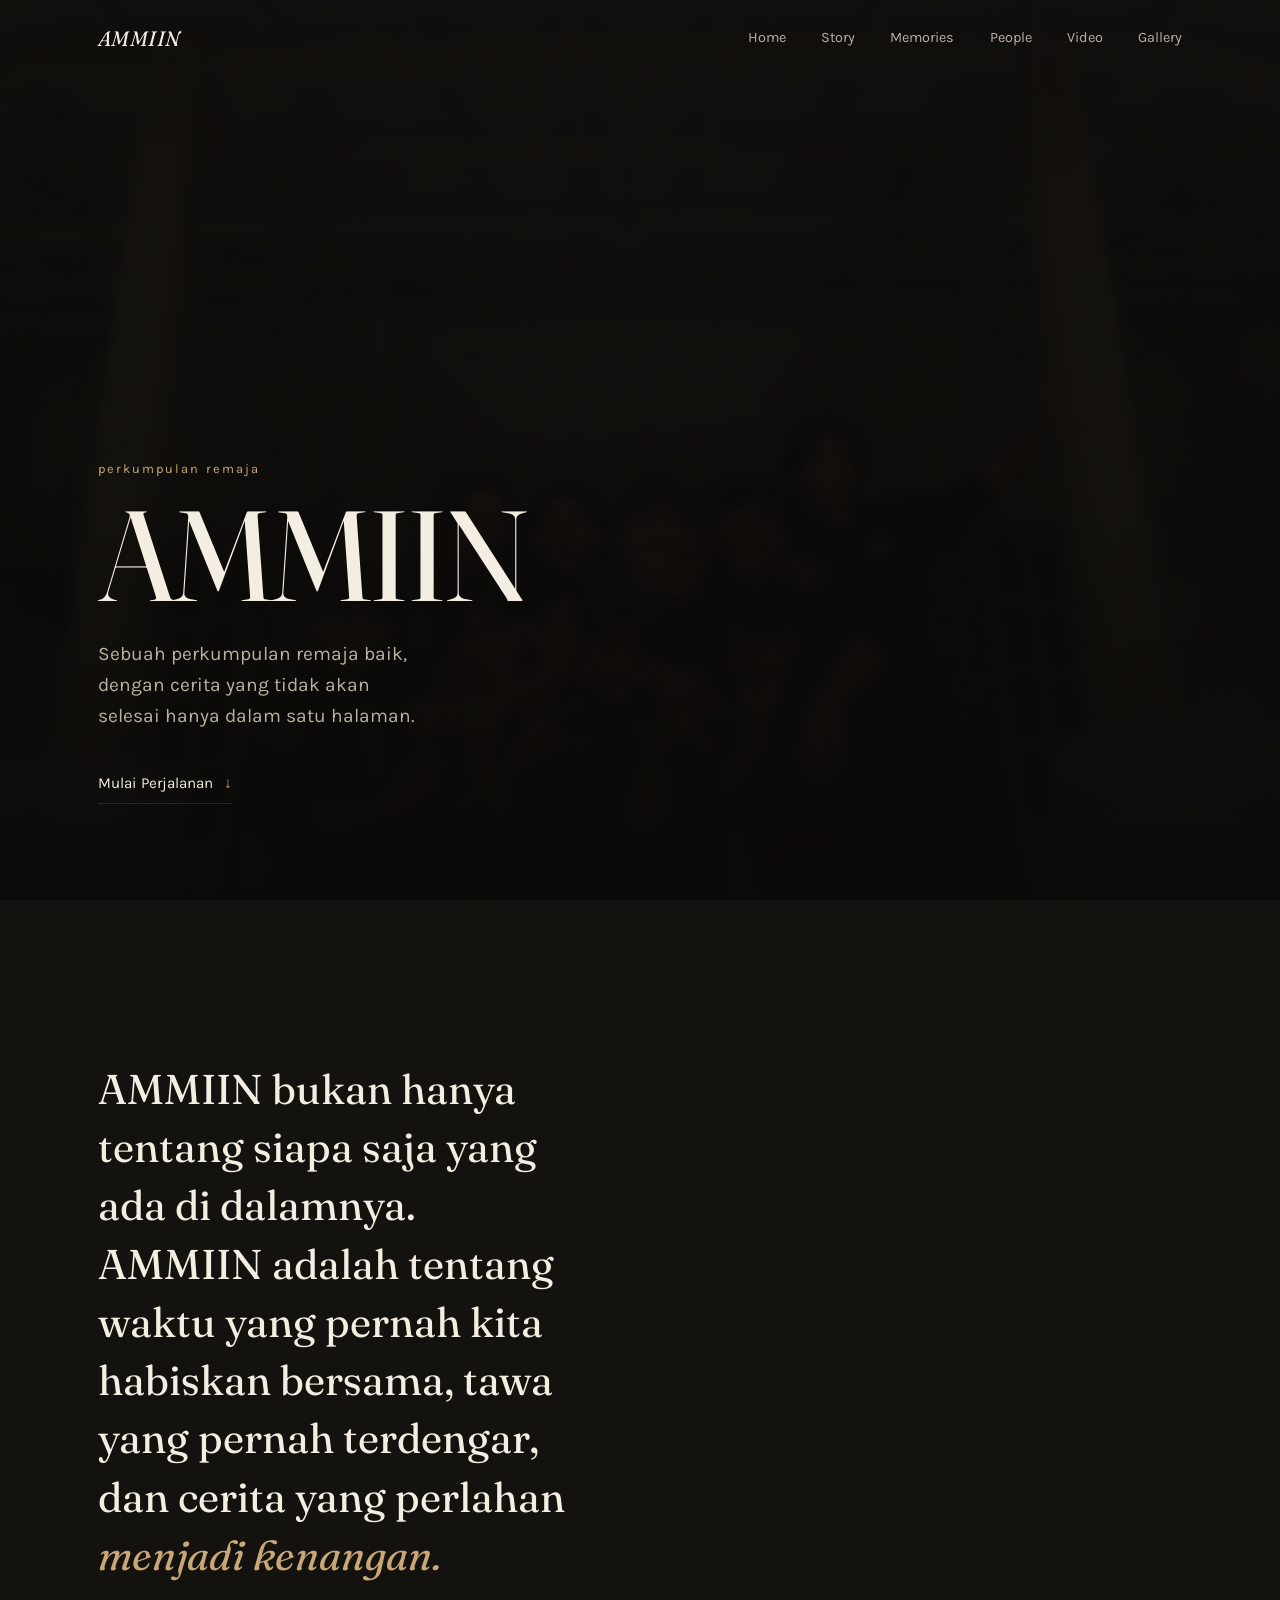
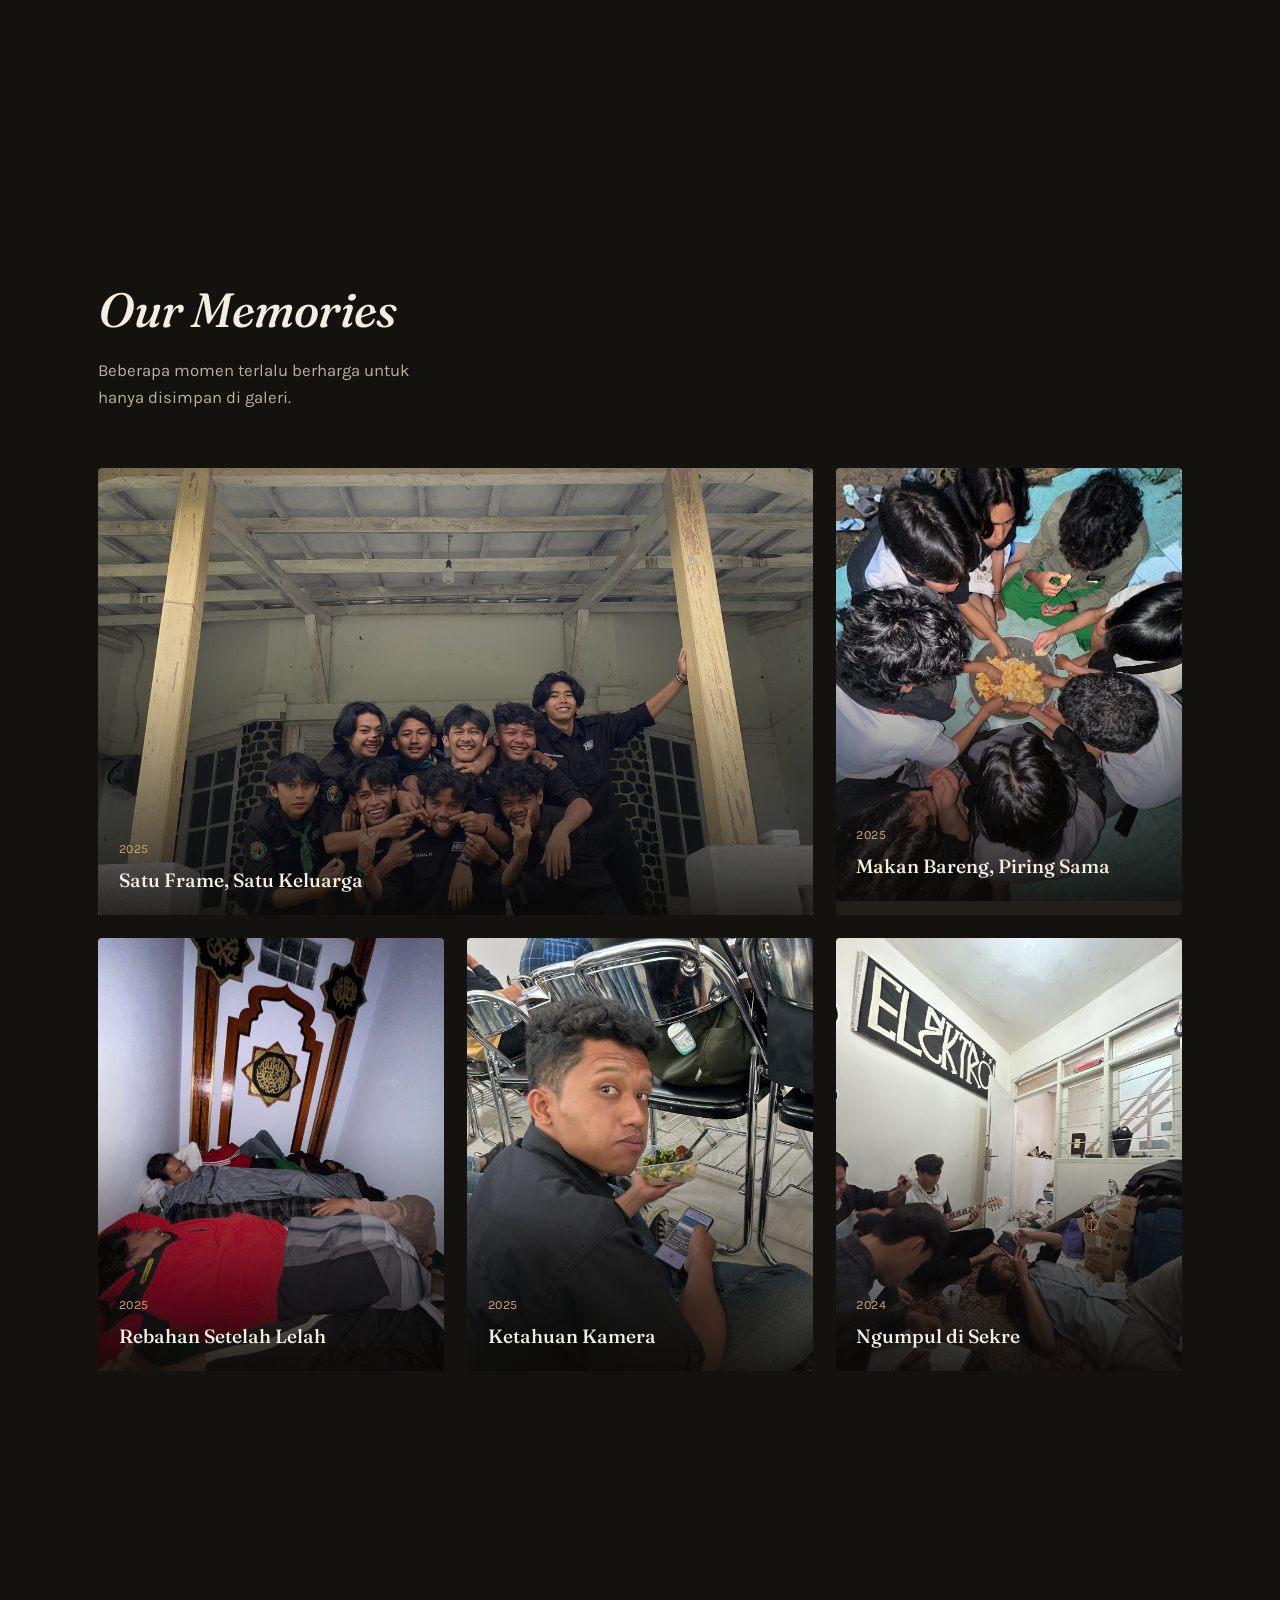
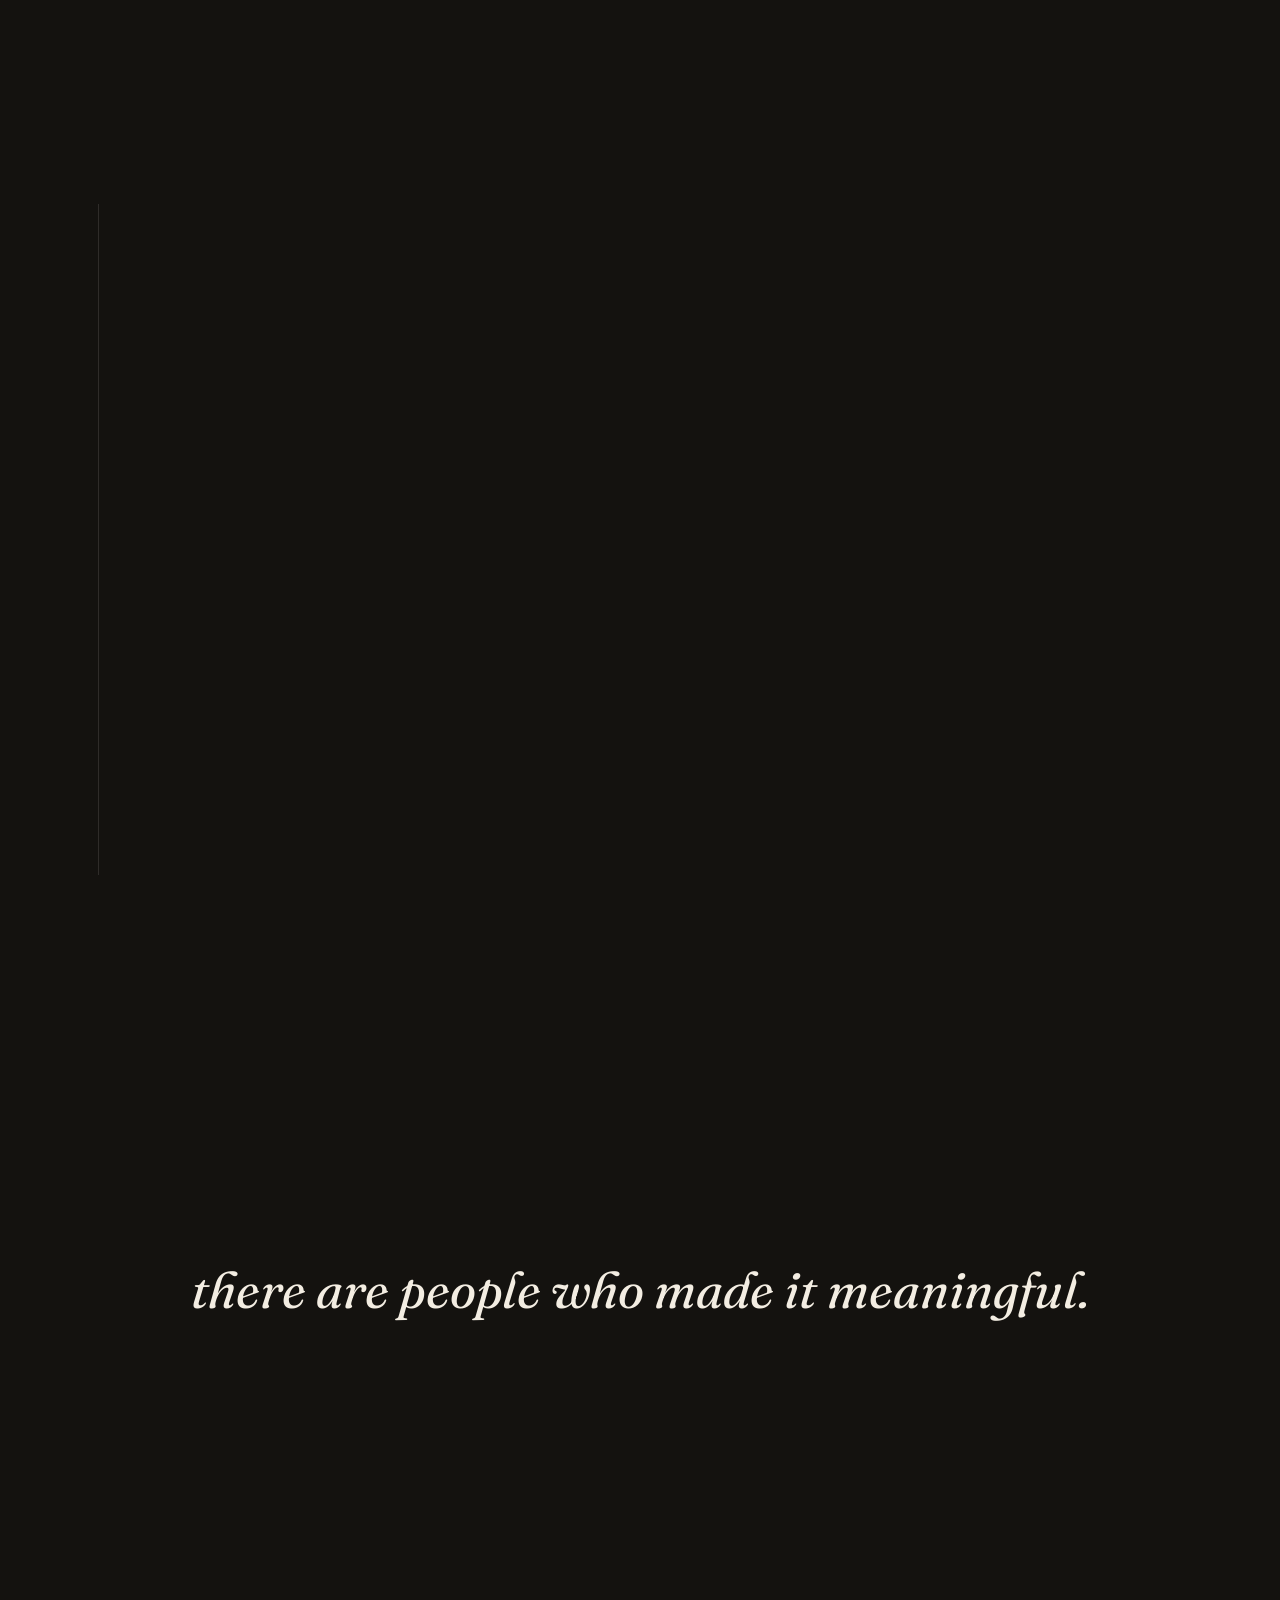
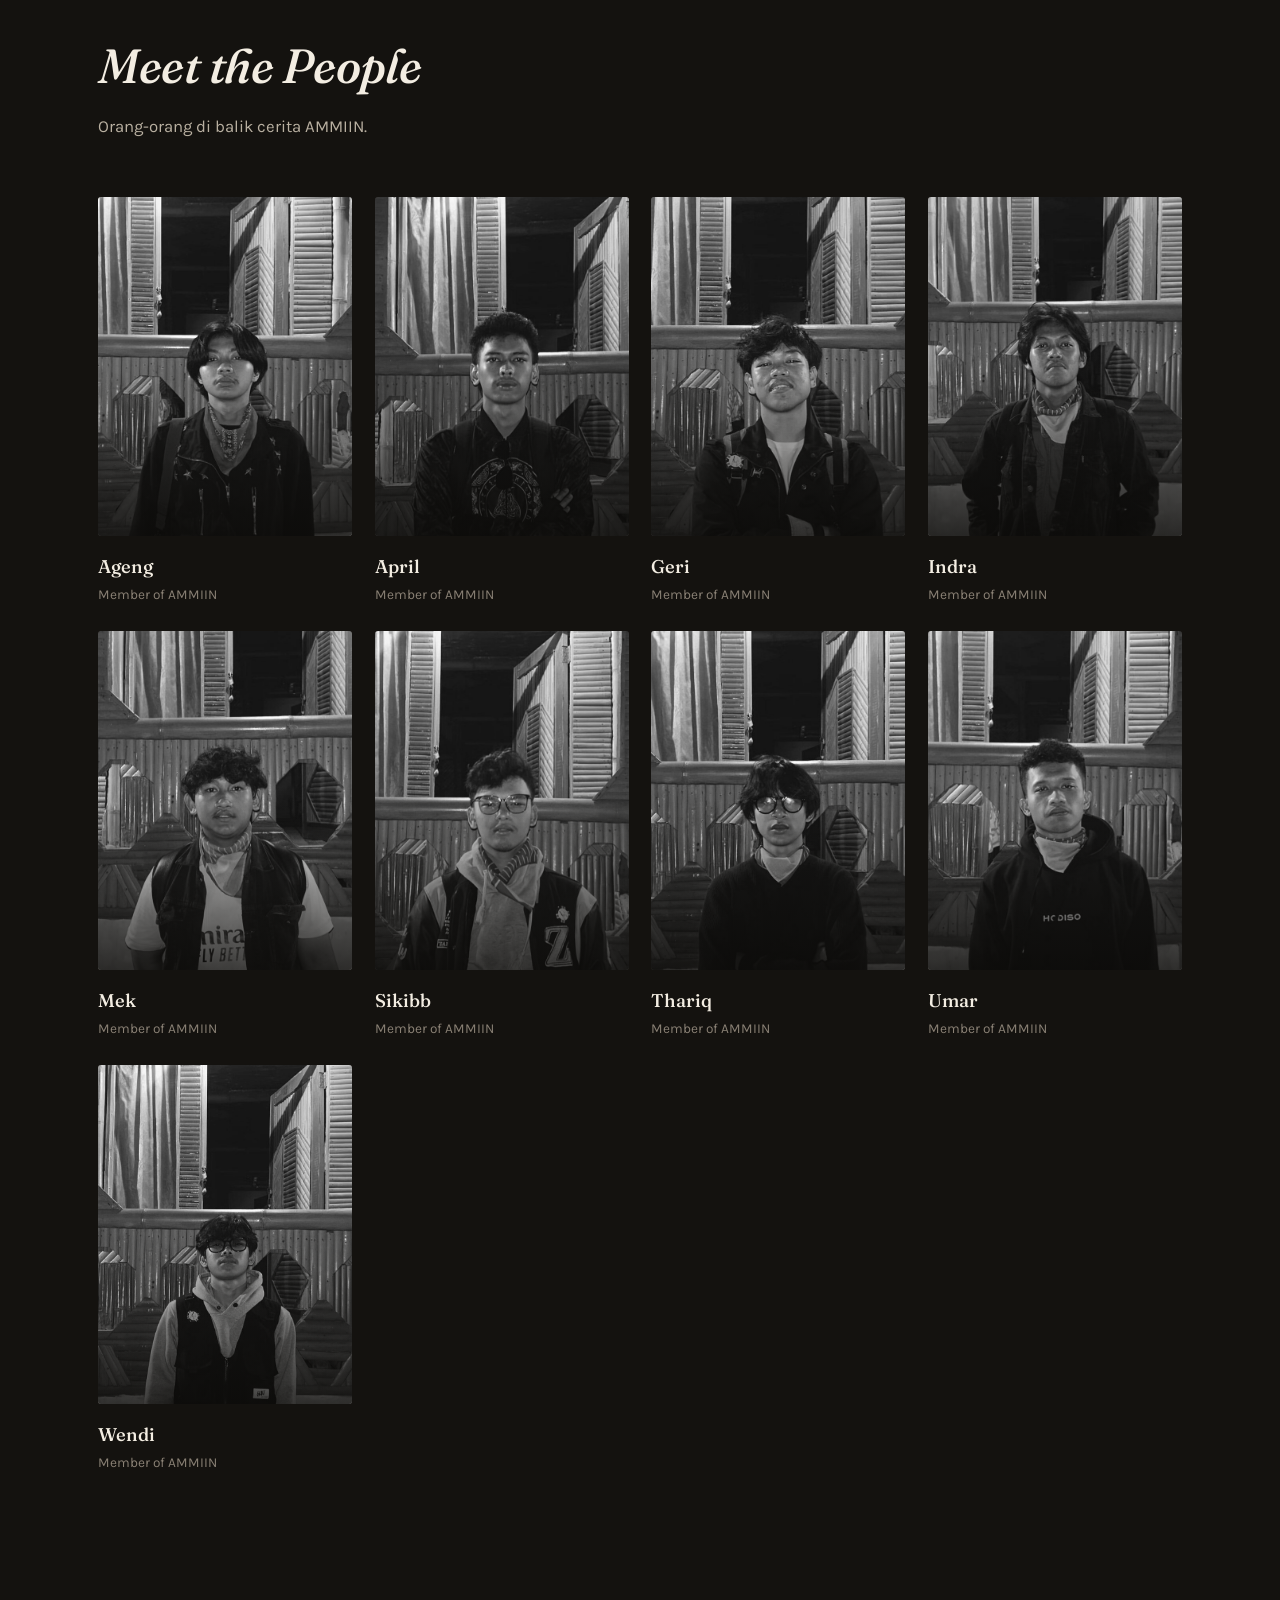
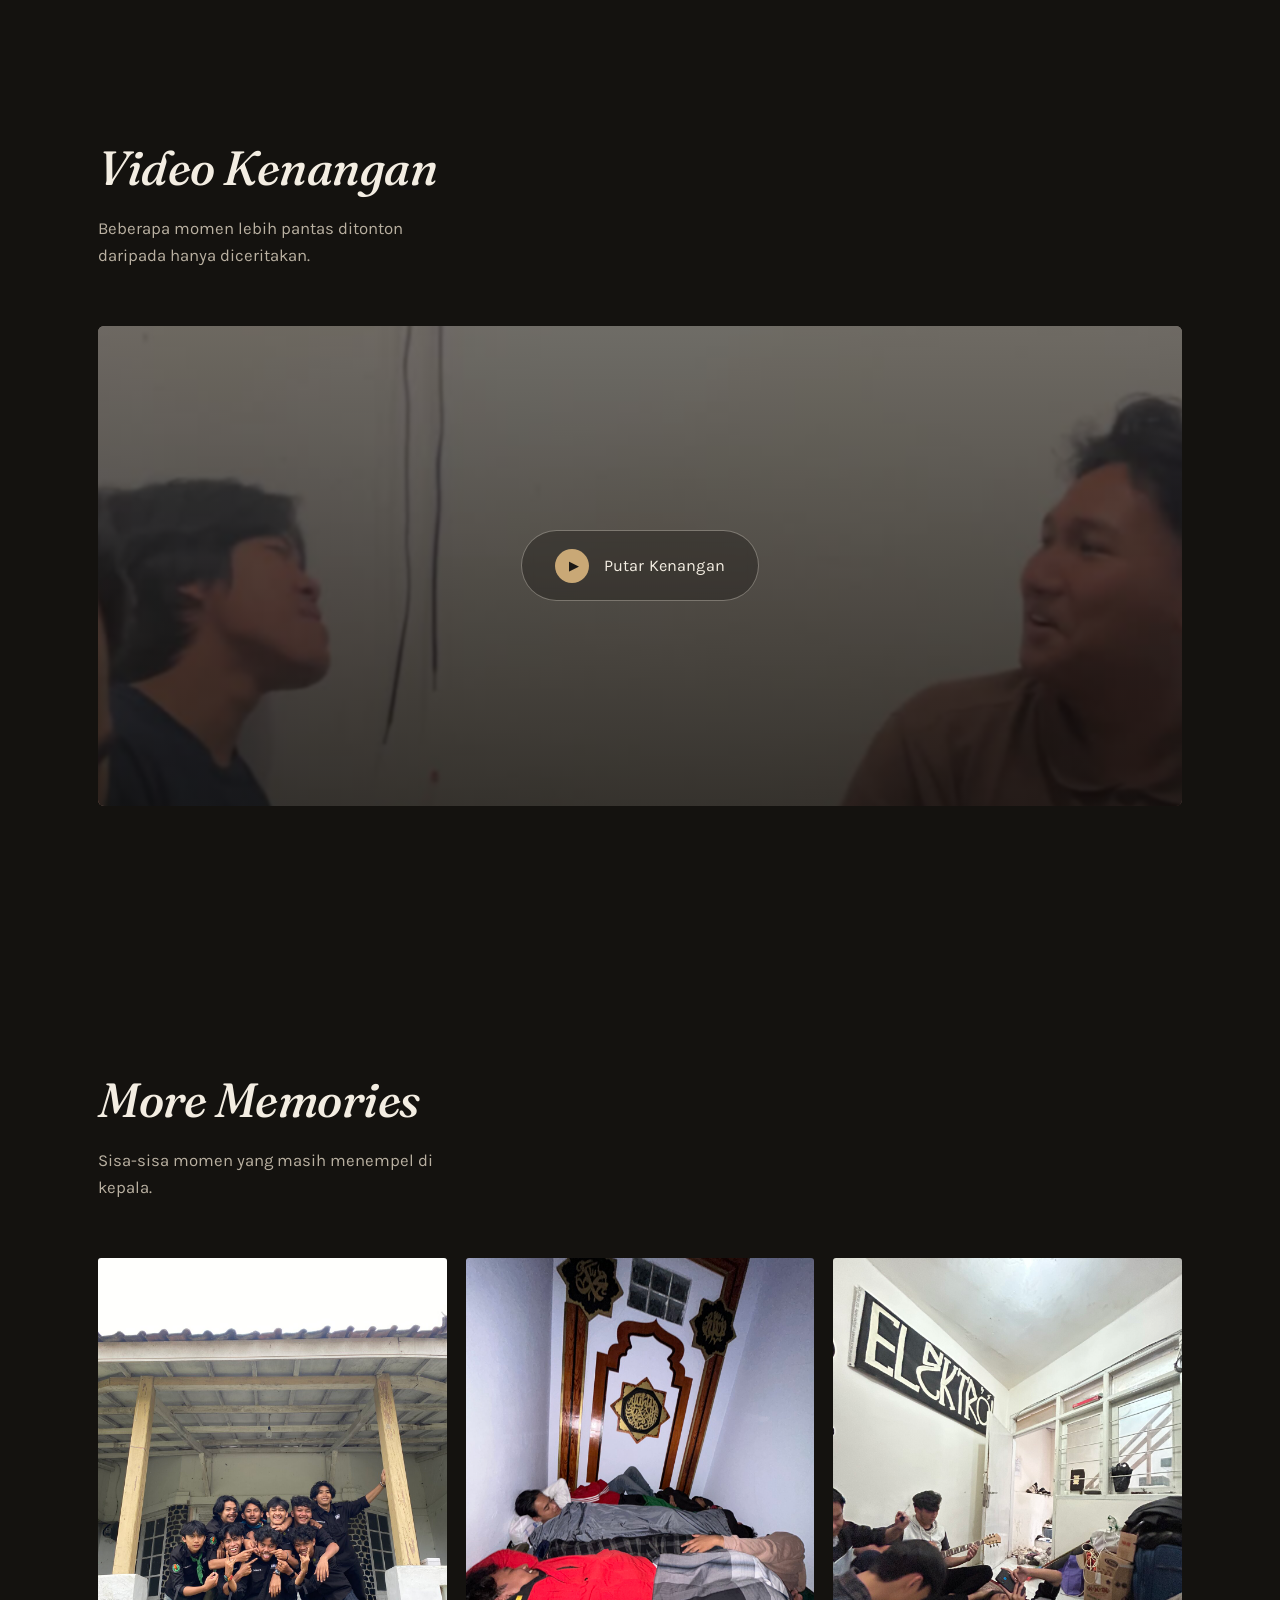
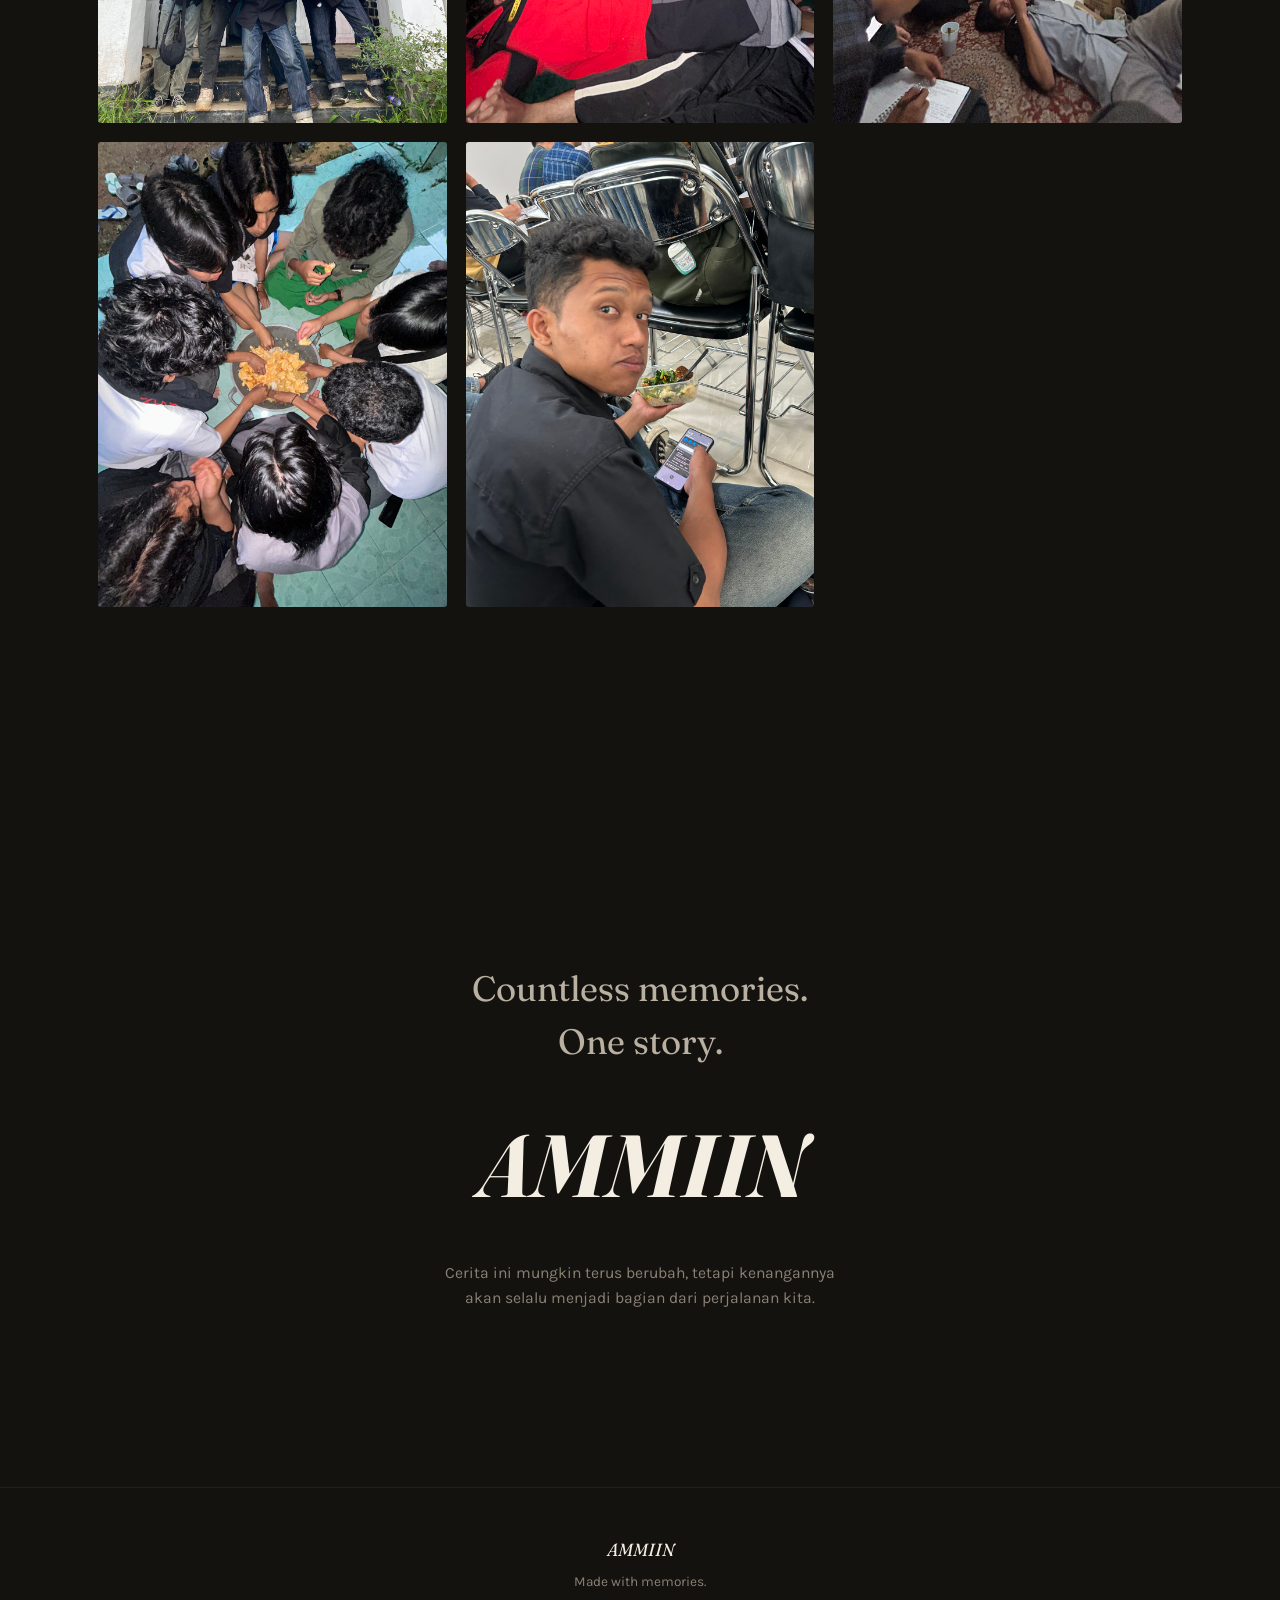
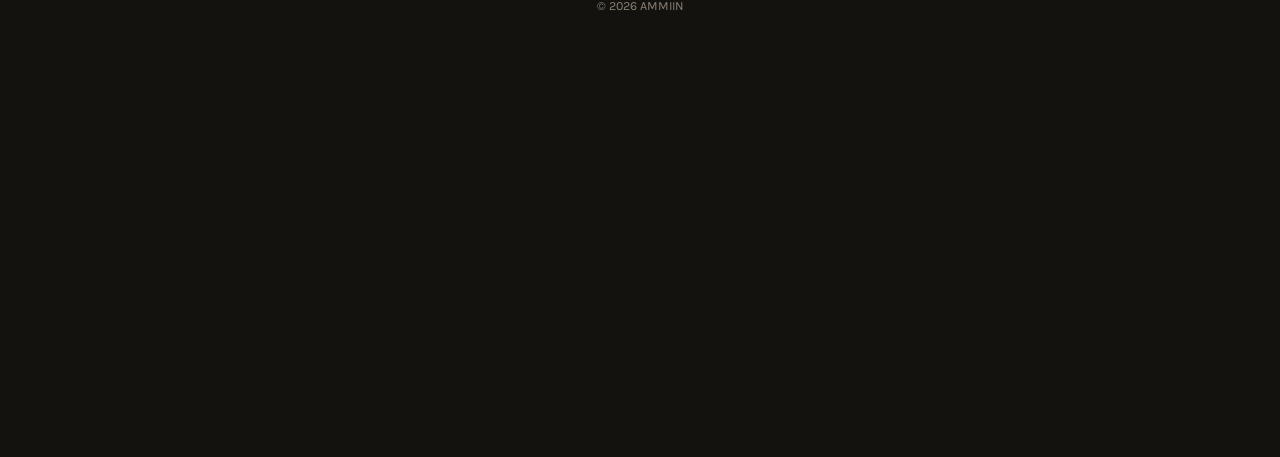
==== index.html @ cddf0a0e "Add AMMIIN website" ====
<!DOCTYPE html>
<html lang="id">
<head>
<meta charset="UTF-8" />
<meta name="viewport" content="width=device-width, initial-scale=1.0" />
<title>AMMIIN — Sebuah Perjalanan Kenangan</title>
<meta name="description" content="AMMIIN adalah sebuah perkumpulan remaja dengan cerita, kebersamaan, dan kenangan yang tidak pernah selesai." />
<link rel="icon" type="image/png" href="favicon.png" />

<link rel="preconnect" href="https://fonts.googleapis.com">
<link rel="preconnect" href="https://fonts.gstatic.com" crossorigin>
<link href="https://fonts.googleapis.com/css2?family=Fraunces:ital,opsz,wght@0,9..144,300;0,9..144,400;0,9..144,500;0,9..144,600;1,9..144,400;1,9..144,500&family=Karla:wght@300;400;500;600&display=swap" rel="stylesheet">

<link rel="stylesheet" href="css/style.css" />
</head>
<body>

<div class="grain-overlay" aria-hidden="true"></div>

<!-- ======= NAVIGATION ======= -->
<header class="site-nav" id="siteNav">
  <div class="nav-inner">
    <a href="#hero" class="nav-brand">AMMIIN</a>

    <nav class="nav-links" id="navLinks">
      <a href="#hero" class="nav-link">Home</a>
      <a href="#story" class="nav-link">Story</a>
      <a href="#memories" class="nav-link">Memories</a>
      <a href="#people" class="nav-link">People</a>
      <a href="#videos" class="nav-link">Video</a>
      <a href="#gallery" class="nav-link">Gallery</a>
    </nav>

    <button class="nav-toggle" id="navToggle" aria-label="Buka menu" aria-expanded="false">
      <span></span>
      <span></span>
      <span></span>
    </button>
  </div>
</header>

<main>

  <!-- ======= 1. HERO ======= -->
  <section class="hero" id="hero">
    <div class="hero-media">
      <img src="images/hero.jpg" alt="" class="hero-img" />
      <div class="hero-overlay"></div>
    </div>

    <div class="hero-content reveal-on-load">
      <p class="hero-kicker">Perkumpulan Remaja</p>
      <h1 class="hero-title">AMMIIN</h1>
      <p class="hero-subtitle">Sebuah perkumpulan remaja baik, dengan cerita yang tidak akan selesai hanya dalam satu halaman.</p>
      <a href="#intro" class="hero-cta" id="heroCta">
        <span>Mulai Perjalanan</span>
        <span class="hero-cta-arrow">↓</span>
      </a>
    </div>
  </section>

  <!-- ======= 2. INTRODUCTION ======= -->
  <section class="intro" id="intro">
    <div class="container">
      <p class="intro-text scroll-reveal">
        AMMIIN bukan hanya tentang siapa saja yang ada di dalamnya.
        AMMIIN adalah tentang waktu yang pernah kita habiskan bersama,
        tawa yang pernah terdengar, dan cerita yang perlahan
        <em>menjadi kenangan.</em>
      </p>
    </div>
  </section>

  <!-- ======= 3. MEMORIES ======= -->
  <section class="memories" id="memories">
    <div class="container">
      <div class="section-head scroll-reveal">
        <h2 class="section-title">Our Memories</h2>
        <p class="section-subtitle">Beberapa momen terlalu berharga untuk hanya disimpan di galeri.</p>
      </div>

      <div class="memory-grid" id="memoryGrid">
        <!-- Memory cards digenerate lewat JavaScript -->
      </div>
    </div>
  </section>

  <!-- ======= 4. STORY / TIMELINE ======= -->
  <section class="story" id="story">
    <div class="container">
      <div class="section-head scroll-reveal">
        <h2 class="section-title">The Story So Far</h2>
        <p class="section-subtitle">Perjalanan AMMIIN dari waktu ke waktu.</p>
      </div>

      <div class="timeline" id="timeline">
        <div class="timeline-line" aria-hidden="true"></div>

        <div class="timeline-item scroll-reveal">
          <span class="timeline-year">2023</span>
          <h3 class="timeline-title">Where It Started</h3>
          <p class="timeline-text">Sebuah kelompok kecil yang bertemu tanpa rencana besar, hanya ingin menghabiskan waktu bersama.</p>
        </div>

        <div class="timeline-item scroll-reveal">
          <span class="timeline-year">2024</span>
          <h3 class="timeline-title">More Stories</h3>
          <p class="timeline-text">Lebih banyak wajah, lebih banyak cerita, dan lebih banyak alasan untuk terus berkumpul.</p>
        </div>

        <div class="timeline-item scroll-reveal">
          <span class="timeline-year">2025</span>
          <h3 class="timeline-title">Growing Together</h3>
          <p class="timeline-text">Kami tumbuh, berubah, dan belajar — tetapi kebersamaan ini tetap menjadi rumah.</p>
        </div>

        <div class="timeline-item scroll-reveal">
          <span class="timeline-year">2026</span>
          <h3 class="timeline-title">Still Here</h3>
          <p class="timeline-text">Cerita ini masih berjalan, dan kami masih di sini, bersama.</p>
        </div>
      </div>
    </div>
  </section>

  <!-- ======= 5. TRANSITION ======= -->
  <section class="transition-section" id="transition">
    <div class="container">
      <p class="transition-line scroll-reveal">And behind every memory...</p>
      <p class="transition-line transition-line--emphasis scroll-reveal">there are people who made it meaningful.</p>
    </div>
  </section>

  <!-- ======= 6. PEOPLE ======= -->
  <section class="people" id="people">
    <div class="container">
      <div class="section-head scroll-reveal">
        <h2 class="section-title">Meet the People</h2>
        <p class="section-subtitle">Orang-orang di balik cerita AMMIIN.</p>
      </div>

      <div class="member-grid" id="memberGrid">
        <!-- Member cards digenerate lewat JavaScript -->
      </div>
    </div>
  </section>

  <!-- ======= 7. VIDEO KENANGAN ======= -->
  <section class="video-memories" id="videos">
    <div class="container">
      <div class="section-head scroll-reveal">
        <h2 class="section-title">Video Kenangan</h2>
        <p class="section-subtitle">Beberapa momen lebih pantas ditonton daripada hanya diceritakan.</p>
      </div>

      <div class="video-gate scroll-reveal" id="videoGate">
        <img src="images/vidio2-poster.jpg" alt="" class="video-gate-bg" />
        <div class="video-gate-scrim"></div>
        <button class="video-gate-btn" id="videoGateBtn">
          <span class="video-gate-icon">▶</span>
          <span>Putar Kenangan</span>
        </button>
      </div>

      <div class="video-grid" id="videoGrid"></div>
    </div>
  </section>

  <!-- ======= 8. GALLERY ======= -->
  <section class="gallery" id="gallery">
    <div class="container">
      <div class="section-head scroll-reveal">
        <h2 class="section-title">More Memories</h2>
        <p class="section-subtitle">Sisa-sisa momen yang masih menempel di kepala.</p>
      </div>

      <div class="gallery-grid" id="galleryGrid">
        <!-- Gallery images digenerate lewat JavaScript -->
      </div>
    </div>
  </section>

  <!-- ======= 9. CLOSING ======= -->
  <section class="closing" id="closing">
    <div class="container">
      <p class="closing-line scroll-reveal">One group.</p>
      <p class="closing-line scroll-reveal">Countless memories.</p>
      <p class="closing-line scroll-reveal">One story.</p>
      <h2 class="closing-brand scroll-reveal">AMMIIN</h2>
      <p class="closing-note scroll-reveal">Cerita ini mungkin terus berubah, tetapi kenangannya akan selalu menjadi bagian dari perjalanan kita.</p>
    </div>
  </section>

</main>

<!-- ======= 10. FOOTER ======= -->
<footer class="site-footer">
  <div class="container footer-inner">
    <p class="footer-brand">AMMIIN</p>
    <p class="footer-tagline">Made with memories.</p>
    <p class="footer-year">© <span id="footerYear">2026</span> AMMIIN</p>
  </div>
</footer>

<!-- ======= MODAL: MEMORY / GALLERY LIGHTBOX ======= -->
<div class="lightbox" id="lightbox" aria-hidden="true">
  <div class="lightbox-backdrop" id="lightboxBackdrop"></div>
  <div class="lightbox-content">
    <button class="modal-close" id="lightboxClose" aria-label="Tutup">&times;</button>
    <img src="" alt="" class="lightbox-img" id="lightboxImg" />
    <div class="lightbox-caption" id="lightboxCaption">
      <p class="lightbox-date" id="lightboxDate"></p>
      <h3 class="lightbox-title" id="lightboxTitle"></h3>
      <p class="lightbox-story" id="lightboxStory"></p>
    </div>
  </div>
</div>

<!-- ======= MODAL: MEMBER DETAIL ======= -->
<div class="member-modal" id="memberModal" aria-hidden="true">
  <div class="lightbox-backdrop" id="memberModalBackdrop"></div>
  <div class="member-modal-content">
    <button class="modal-close" id="memberModalClose" aria-label="Tutup">&times;</button>
    <div class="member-modal-media">
      <img src="" alt="" class="member-modal-img" id="memberModalImg" />
    </div>
    <div class="member-modal-info">
      <p class="member-modal-role" id="memberModalRole"></p>
      <h3 class="member-modal-name" id="memberModalName"></h3>
      <p class="member-modal-quote" id="memberModalQuote"></p>
      <p class="member-modal-desc" id="memberModalDesc"></p>
    </div>
  </div>
</div>

<!-- ======= MODAL: VIDEO PLAYER ======= -->
<div class="video-modal" id="videoModal" aria-hidden="true">
  <div class="lightbox-backdrop" id="videoModalBackdrop"></div>
  <div class="video-modal-content">
    <button class="modal-close" id="videoModalClose" aria-label="Tutup">&times;</button>
    <div class="video-modal-player">
      <video id="videoModalPlayer" controls playsinline webkit-playsinline preload="metadata">
        <source id="videoModalSource" src="" type="video/mp4" />
      </video>
    </div>
    <div class="video-modal-caption">
      <p class="video-modal-date" id="videoModalDate"></p>
      <h3 class="video-modal-title" id="videoModalTitle"></h3>
      <p class="video-modal-story" id="videoModalStory"></p>
      <p class="video-modal-fallback" id="videoModalFallback" hidden>
        Video tidak bisa diputar langsung di sini.
        <a id="videoModalFallbackLink" href="#" target="_blank" rel="noopener">Buka video di tab baru</a>.
      </p>
    </div>
  </div>
</div>

<script src="js/script.js"></script>
</body>
</html>
---- css/style.css ----
/* =========================================================
   AMMIIN — Digital Memory Book
   Design tokens
   ========================================================= */
:root {
  --color-bg:        #14120F;
  --color-bg-soft:   #1B1815;
  --color-bg-lift:   #221E19;
  --color-ink:       #F3EDE2;
  --color-ink-dim:   #B9B0A1;
  --color-ink-faint: #8A8175;
  --color-accent:    #C9A876;
  --color-accent-dim:#8C7452;
  --color-line:      rgba(243, 237, 226, 0.12);
  --color-line-soft: rgba(243, 237, 226, 0.06);

  --font-display: "Fraunces", Georgia, "Times New Roman", serif;
  --font-body:    "Karla", -apple-system, BlinkMacSystemFont, "Segoe UI", sans-serif;

  --measure: 640px;
  --gutter: clamp(1.25rem, 4vw, 3rem);

  --ease-out: cubic-bezier(0.16, 1, 0.3, 1);
  --dur-fast: 0.35s;
  --dur-med: 0.7s;
  --dur-slow: 1.1s;
}

/* =========================================================
   Reset
   ========================================================= */
*, *::before, *::after { box-sizing: border-box; }
html { scroll-behavior: smooth; }
@media (prefers-reduced-motion: reduce) {
  html { scroll-behavior: auto; }
  * { animation-duration: 0.01ms !important; animation-iteration-count: 1 !important; transition-duration: 0.01ms !important; }
}

body, h1, h2, h3, p, figure { margin: 0; }
img { max-width: 100%; display: block; }
a { color: inherit; text-decoration: none; }
button { font: inherit; color: inherit; background: none; border: none; cursor: pointer; }
ul { list-style: none; margin: 0; padding: 0; }

body {
  background: var(--color-bg);
  color: var(--color-ink);
  font-family: var(--font-body);
  font-size: 16px;
  line-height: 1.6;
  overflow-x: hidden;
  -webkit-font-smoothing: antialiased;
}

.container {
  max-width: 1180px;
  margin: 0 auto;
  padding: 0 var(--gutter);
}

/* subtle film-grain texture over the whole page */
.grain-overlay {
  position: fixed;
  inset: 0;
  pointer-events: none;
  z-index: 500;
  opacity: 0.035;
  mix-blend-mode: overlay;
  background-image: url("data:image/svg+xml,%3Csvg xmlns='http://www.w3.org/2000/svg' width='120' height='120'%3E%3Cfilter id='n'%3E%3CfeTurbulence type='fractalNoise' baseFrequency='0.9' numOctaves='2' stitchTiles='stitch'/%3E%3C/filter%3E%3Crect width='100%25' height='100%25' filter='url(%23n)'/%3E%3C/svg%3E");
}

:focus-visible {
  outline: 2px solid var(--color-accent);
  outline-offset: 3px;
}

/* =========================================================
   Typography helpers
   ========================================================= */
.section-head { max-width: var(--measure); margin: 0 0 3.5rem; }
.section-title {
  font-family: var(--font-display);
  font-weight: 500;
  font-style: italic;
  font-size: clamp(2rem, 4.5vw, 3rem);
  letter-spacing: -0.01em;
  color: var(--color-ink);
  margin-bottom: 0.6rem;
}
.section-subtitle {
  font-size: 1.05rem;
  color: var(--color-ink-dim);
  max-width: 34ch;
}

section { position: relative; padding: clamp(5rem, 10vw, 9rem) 0; }

/* =========================================================
   Scroll reveal (JS toggles .is-visible)
   ========================================================= */
.scroll-reveal {
  opacity: 0;
  transform: translateY(28px);
  transition: opacity var(--dur-slow) var(--ease-out), transform var(--dur-slow) var(--ease-out);
}
.scroll-reveal.is-visible { opacity: 1; transform: translateY(0); }

/* =========================================================
   Navigation
   ========================================================= */
.site-nav {
  position: fixed;
  top: 0; left: 0; right: 0;
  z-index: 300;
  padding: 1.4rem 0;
  background: transparent;
  transition: background var(--dur-fast) var(--ease-out), padding var(--dur-fast) var(--ease-out), border-color var(--dur-fast) var(--ease-out);
  border-bottom: 1px solid transparent;
}
.site-nav.is-scrolled {
  background: rgba(20, 18, 15, 0.82);
  backdrop-filter: blur(10px);
  padding: 0.9rem 0;
  border-bottom: 1px solid var(--color-line-soft);
}
.nav-inner {
  max-width: 1180px;
  margin: 0 auto;
  padding: 0 var(--gutter);
  display: flex;
  align-items: center;
  justify-content: space-between;
}
.nav-brand {
  font-family: var(--font-display);
  font-style: italic;
  font-size: 1.3rem;
  letter-spacing: 0.02em;
  color: var(--color-ink);
}
.nav-links { display: flex; gap: 2.2rem; }
.nav-link {
  font-size: 0.9rem;
  color: var(--color-ink-dim);
  position: relative;
  padding-bottom: 4px;
  transition: color var(--dur-fast) var(--ease-out);
}
.nav-link::after {
  content: "";
  position: absolute;
  left: 0; bottom: 0;
  width: 0; height: 1px;
  background: var(--color-accent);
  transition: width var(--dur-fast) var(--ease-out);
}
.nav-link:hover { color: var(--color-ink); }
.nav-link:hover::after { width: 100%; }

.nav-toggle {
  display: none;
  flex-direction: column;
  justify-content: center;
  gap: 5px;
  width: 32px;
  height: 32px;
}
.nav-toggle span {
  display: block;
  width: 100%;
  height: 1px;
  background: var(--color-ink);
  transition: transform var(--dur-fast) var(--ease-out), opacity var(--dur-fast) var(--ease-out);
}
.nav-toggle[aria-expanded="true"] span:nth-child(1) { transform: translateY(6px) rotate(45deg); }
.nav-toggle[aria-expanded="true"] span:nth-child(2) { opacity: 0; }
.nav-toggle[aria-expanded="true"] span:nth-child(3) { transform: translateY(-6px) rotate(-45deg); }

/* =========================================================
   Hero
   ========================================================= */
.hero {
  position: relative;
  height: 100svh;
  min-height: 560px;
  display: flex;
  align-items: flex-end;
  padding: 0 0 clamp(3rem, 8vw, 6rem);
  overflow: hidden;
}
.hero-media { position: absolute; inset: 0; z-index: 0; }
.hero-img {
  width: 100%; height: 100%;
  object-fit: cover;
  background: linear-gradient(160deg, #2b2620, #14120F 70%);
  transform: scale(1.06);
  animation: heroZoom 16s var(--ease-out) forwards;
}
@keyframes heroZoom { to { transform: scale(1); } }
.hero-overlay {
  position: absolute; inset: 0;
  background: linear-gradient(0deg, rgba(15,13,11,0.92) 0%, rgba(15,13,11,0.55) 45%, rgba(15,13,11,0.35) 100%);
}

.hero-content {
  position: relative;
  z-index: 2;
  max-width: 1180px;
  width: 100%;
  margin: 0 auto;
  padding: 0 var(--gutter);
}
.hero-kicker {
  font-size: 0.8rem;
  letter-spacing: 0.16em;
  color: var(--color-accent);
  margin-bottom: 1rem;
  text-transform: lowercase;
}
.hero-title {
  font-family: var(--font-display);
  font-weight: 400;
  font-size: clamp(3.4rem, 12vw, 8rem);
  line-height: 0.95;
  letter-spacing: -0.02em;
  color: var(--color-ink);
  margin-bottom: 1.4rem;
}
.hero-subtitle {
  max-width: 30ch;
  font-size: clamp(1rem, 1.6vw, 1.2rem);
  color: var(--color-ink-dim);
  margin-bottom: 2.4rem;
}
.hero-cta {
  display: inline-flex;
  align-items: center;
  gap: 0.7rem;
  font-size: 0.95rem;
  color: var(--color-ink);
  border-bottom: 1px solid var(--color-line);
  padding-bottom: 0.5rem;
  transition: border-color var(--dur-fast) var(--ease-out), gap var(--dur-fast) var(--ease-out);
}
.hero-cta:hover { border-color: var(--color-accent); gap: 1rem; }
.hero-cta-arrow { display: inline-block; animation: bob 2.2s ease-in-out infinite; color: var(--color-accent); }
@keyframes bob { 0%, 100% { transform: translateY(0); } 50% { transform: translateY(5px); } }

.reveal-on-load > * {
  opacity: 0;
  transform: translateY(22px);
  animation: heroReveal var(--dur-slow) var(--ease-out) forwards;
}
.reveal-on-load .hero-kicker  { animation-delay: 0.15s; }
.reveal-on-load .hero-title   { animation-delay: 0.3s; }
.reveal-on-load .hero-subtitle{ animation-delay: 0.55s; }
.reveal-on-load .hero-cta     { animation-delay: 0.8s; }
@keyframes heroReveal { to { opacity: 1; transform: translateY(0); } }

/* =========================================================
   Introduction
   ========================================================= */
.intro { padding: clamp(6rem, 14vw, 10rem) 0; }
.intro-text {
  font-family: var(--font-display);
  font-weight: 400;
  font-size: clamp(1.6rem, 3.4vw, 2.6rem);
  line-height: 1.4;
  max-width: 18ch;
  color: var(--color-ink);
}
.intro-text em { font-style: italic; color: var(--color-accent); }

/* =========================================================
   Memories — mosaic grid
   ========================================================= */
.memory-grid {
  display: grid;
  grid-template-columns: repeat(6, 1fr);
  gap: 1.4rem;
}
.memory-card {
  position: relative;
  border-radius: 4px;
  overflow: hidden;
  cursor: pointer;
  background: var(--color-bg-lift);
  grid-column: span 3;
}
.memory-card:nth-child(6n+1) { grid-column: span 4; }
.memory-card:nth-child(6n+2) { grid-column: span 2; }
.memory-card:nth-child(6n+3) { grid-column: span 2; }
.memory-card:nth-child(6n+4) { grid-column: span 2; }
.memory-card:nth-child(6n+5) { grid-column: span 2; }
.memory-card:nth-child(6n+6) { grid-column: span 2; }

.memory-card-media {
  position: relative;
  aspect-ratio: 4 / 5;
  overflow: hidden;
}
.memory-card:nth-child(6n+1) .memory-card-media { aspect-ratio: 16 / 10; }

.memory-card-img {
  width: 100%; height: 100%;
  object-fit: cover;
  background: linear-gradient(160deg, #2b2620, #1b1815);
  transition: transform 0.9s var(--ease-out);
}
.memory-card:hover .memory-card-img { transform: scale(1.06); }

.memory-card-scrim {
  position: absolute; inset: 0;
  background: linear-gradient(0deg, rgba(10,9,7,0.88) 0%, rgba(10,9,7,0.1) 55%, transparent 75%);
}
.memory-card-info {
  position: absolute; left: 0; right: 0; bottom: 0;
  padding: 1.2rem 1.3rem;
}
.memory-card-year { font-size: 0.78rem; color: var(--color-accent); margin-bottom: 0.3rem; letter-spacing: 0.04em; }
.memory-card-title {
  font-family: var(--font-display);
  font-size: 1.2rem;
  font-weight: 500;
  color: var(--color-ink);
}

/* =========================================================
   Story / Timeline
   ========================================================= */
.timeline { position: relative; padding-left: clamp(1.5rem, 6vw, 4rem); }
.timeline-line {
  position: absolute;
  left: 0; top: 8px; bottom: 8px;
  width: 1px;
  background: var(--color-line);
}
.timeline-item { position: relative; padding: 0 0 3.4rem 2.4rem; max-width: 46ch; }
.timeline-item:last-child { padding-bottom: 0; }
.timeline-item::before {
  content: "";
  position: absolute;
  left: -5px; top: 6px;
  width: 9px; height: 9px;
  border-radius: 50%;
  background: var(--color-accent);
  box-shadow: 0 0 0 4px var(--color-bg), 0 0 0 5px var(--color-line);
}
.timeline-year {
  display: block;
  font-family: var(--font-display);
  font-style: italic;
  color: var(--color-accent);
  font-size: 1rem;
  margin-bottom: 0.4rem;
}
.timeline-title {
  font-family: var(--font-display);
  font-size: 1.6rem;
  font-weight: 500;
  margin-bottom: 0.5rem;
}
.timeline-text { color: var(--color-ink-dim); font-size: 0.98rem; }

/* =========================================================
   Transition
   ========================================================= */
.transition-section {
  text-align: center;
  padding: clamp(7rem, 16vw, 11rem) 0;
}
.transition-line {
  font-family: var(--font-display);
  font-size: clamp(1.8rem, 5vw, 3.2rem);
  color: var(--color-ink-faint);
  line-height: 1.3;
}
.transition-line--emphasis {
  font-style: italic;
  color: var(--color-ink);
  margin-top: 0.2rem;
}

/* =========================================================
   People
   ========================================================= */
.member-grid {
  display: grid;
  grid-template-columns: repeat(auto-fill, minmax(230px, 1fr));
  gap: 1.6rem 1.4rem;
}
.member-card { cursor: pointer; }
.member-card-media {
  position: relative;
  aspect-ratio: 3 / 4;
  overflow: hidden;
  border-radius: 3px;
  background: var(--color-bg-lift);
  margin-bottom: 1rem;
}
.member-card-img {
  width: 100%; height: 100%;
  object-fit: cover;
  filter: grayscale(0.35);
  transition: transform 0.7s var(--ease-out), filter 0.7s var(--ease-out);
}
.member-card:hover .member-card-img { transform: scale(1.05); filter: grayscale(0); }
.member-card-scrim {
  position: absolute; inset: auto 0 0 0;
  height: 55%;
  background: linear-gradient(0deg, rgba(10,9,7,0.75), transparent);
}
.member-card-quote {
  position: absolute; left: 1rem; right: 1rem; bottom: 1rem;
  font-family: var(--font-display);
  font-style: italic;
  font-size: 0.92rem;
  color: var(--color-ink);
  opacity: 0;
  transform: translateY(8px);
  transition: opacity var(--dur-fast) var(--ease-out), transform var(--dur-fast) var(--ease-out);
}
.member-card:hover .member-card-quote { opacity: 1; transform: translateY(0); }
.member-card-name { font-family: var(--font-display); font-size: 1.15rem; font-weight: 500; }
.member-card-role { font-size: 0.85rem; color: var(--color-ink-faint); margin-top: 0.15rem; }

/* =========================================================
   Video Kenangan
   ========================================================= */
.video-gate {
  position: relative;
  height: clamp(320px, 46vw, 480px);
  border-radius: 6px;
  overflow: hidden;
  display: flex;
  align-items: center;
  justify-content: center;
  cursor: pointer;
  isolation: isolate;
}
.video-gate-bg {
  position: absolute; inset: 0;
  width: 100%; height: 100%;
  object-fit: cover;
  filter: blur(1px);
  transform: scale(1.02);
  transition: transform 1.2s var(--ease-out);
}
.video-gate:hover .video-gate-bg { transform: scale(1.07); }
.video-gate-scrim {
  position: absolute; inset: 0;
  background: linear-gradient(180deg, rgba(10,9,7,0.55) 0%, rgba(10,9,7,0.8) 100%);
}
.video-gate-btn {
  position: relative;
  z-index: 1;
  display: inline-flex;
  align-items: center;
  gap: 0.9rem;
  padding: 1.1rem 2.1rem;
  border: 1px solid rgba(243,237,226,0.35);
  border-radius: 999px;
  background: rgba(20,18,15,0.35);
  backdrop-filter: blur(6px);
  color: var(--color-ink);
  font-size: 1.02rem;
  letter-spacing: 0.01em;
  transition: border-color var(--dur-fast) var(--ease-out), background var(--dur-fast) var(--ease-out), transform var(--dur-fast) var(--ease-out);
}
.video-gate-btn:hover {
  border-color: var(--color-accent);
  background: rgba(20,18,15,0.55);
  transform: scale(1.03);
}
.video-gate-icon {
  display: inline-flex;
  align-items: center;
  justify-content: center;
  width: 34px; height: 34px;
  border-radius: 50%;
  background: var(--color-accent);
  color: #1b1815;
  font-size: 0.8rem;
  padding-left: 3px;
}
.video-gate.is-hidden { display: none; }

.video-grid {
  display: none;
  grid-template-columns: repeat(3, 1fr);
  gap: 1.4rem;
}
.video-grid.is-visible {
  display: grid;
  animation: fadeUp var(--dur-slow) var(--ease-out);
}
@keyframes fadeUp { from { opacity: 0; transform: translateY(18px); } to { opacity: 1; transform: translateY(0); } }

.video-card { cursor: pointer; }
.video-card-media {
  position: relative;
  aspect-ratio: 4 / 5;
  border-radius: 4px;
  overflow: hidden;
  background: var(--color-bg-lift);
  margin-bottom: 0.9rem;
}
.video-card-poster {
  width: 100%; height: 100%;
  object-fit: cover;
  transition: transform 0.7s var(--ease-out);
}
.video-card:hover .video-card-poster { transform: scale(1.06); }
.video-card-scrim {
  position: absolute; inset: 0;
  background: linear-gradient(0deg, rgba(10,9,7,0.7) 0%, transparent 45%);
}
.video-card-play {
  position: absolute;
  top: 50%; left: 50%;
  transform: translate(-50%, -50%);
  width: 52px; height: 52px;
  border-radius: 50%;
  background: rgba(20,18,15,0.5);
  border: 1px solid rgba(243,237,226,0.4);
  display: flex; align-items: center; justify-content: center;
  color: var(--color-ink);
  font-size: 0.9rem;
  padding-left: 3px;
  backdrop-filter: blur(4px);
  transition: transform var(--dur-fast) var(--ease-out), background var(--dur-fast) var(--ease-out);
}
.video-card:hover .video-card-play { transform: translate(-50%, -50%) scale(1.12); background: var(--color-accent); color: #1b1815; }
.video-card-title { font-family: var(--font-display); font-size: 1.1rem; font-weight: 500; margin-bottom: 0.3rem; }
.video-card-synopsis { font-size: 0.9rem; color: var(--color-ink-dim); line-height: 1.55; }

/* Video modal */
.video-modal-content {
  position: relative;
  max-width: 620px;
  width: 100%;
  max-height: 90vh;
  overflow-y: auto;
  background: var(--color-bg-soft);
  border-radius: 6px;
  border: 1px solid var(--color-line-soft);
  transform: translateY(24px) scale(0.98);
  opacity: 0;
  transition: transform var(--dur-med) var(--ease-out), opacity var(--dur-med) var(--ease-out);
}
.video-modal.is-open .video-modal-content { transform: translateY(0) scale(1); opacity: 1; }
.video-modal-player { width: 100%; background: #000; }
.video-modal-player video { width: 100%; max-height: 70vh; display: block; }
.video-modal-caption { padding: 1.4rem 1.8rem 1.8rem; }
.video-modal-date { font-size: 0.8rem; color: var(--color-accent); margin-bottom: 0.4rem; }
.video-modal-title { font-family: var(--font-display); font-size: 1.5rem; margin-bottom: 0.6rem; }
.video-modal-story { color: var(--color-ink-dim); font-size: 0.96rem; }
.video-modal-fallback {
  margin-top: 1rem;
  padding-top: 1rem;
  border-top: 1px solid var(--color-line-soft);
  font-size: 0.88rem;
  color: var(--color-ink-faint);
}
.video-modal-fallback a { color: var(--color-accent); border-bottom: 1px solid var(--color-accent-dim); }

/* =========================================================
   Gallery — masonry via CSS columns
   ========================================================= */
.gallery-grid {
  column-count: 3;
  column-gap: 1.2rem;
}
.gallery-item {
  break-inside: avoid;
  margin-bottom: 1.2rem;
  border-radius: 3px;
  overflow: hidden;
  cursor: pointer;
  position: relative;
}
.gallery-item img {
  width: 100%;
  display: block;
  background: linear-gradient(160deg, #2b2620, #1b1815);
  transition: transform 0.7s var(--ease-out);
}
.gallery-item:hover img { transform: scale(1.04); }

/* =========================================================
   Closing
   ========================================================= */
.closing { text-align: center; padding: clamp(7rem, 16vw, 11rem) 0; }
.closing-line {
  font-family: var(--font-display);
  font-size: clamp(1.5rem, 3.6vw, 2.2rem);
  color: var(--color-ink-dim);
  line-height: 1.5;
}
.closing-brand {
  font-family: var(--font-display);
  font-style: italic;
  font-size: clamp(3rem, 9vw, 5.5rem);
  color: var(--color-ink);
  margin: 1.6rem 0 1.6rem;
}
.closing-note {
  max-width: 46ch;
  margin: 0 auto;
  color: var(--color-ink-faint);
  font-size: 0.98rem;
}

/* =========================================================
   Footer
   ========================================================= */
.site-footer { border-top: 1px solid var(--color-line-soft); padding: 3rem 0; }
.footer-inner { text-align: center; }
.footer-brand { font-family: var(--font-display); font-style: italic; font-size: 1.1rem; margin-bottom: 0.4rem; }
.footer-tagline { font-size: 0.85rem; color: var(--color-ink-faint); margin-bottom: 0.3rem; }
.footer-year { font-size: 0.78rem; color: var(--color-ink-faint); }

/* =========================================================
   Modals — shared
   ========================================================= */
.lightbox, .member-modal {
  position: fixed; inset: 0;
  z-index: 1000;
  display: flex;
  align-items: center;
  justify-content: center;
  padding: 2rem;
  visibility: hidden;
  opacity: 0;
  transition: opacity var(--dur-fast) var(--ease-out), visibility var(--dur-fast) var(--ease-out);
}
.lightbox.is-open, .member-modal.is-open { visibility: visible; opacity: 1; }
.lightbox-backdrop {
  position: absolute; inset: 0;
  background: rgba(10, 9, 7, 0.92);
  backdrop-filter: blur(6px);
}
.modal-close {
  position: absolute;
  top: -0.4rem; right: -0.4rem;
  width: 40px; height: 40px;
  display: flex; align-items: center; justify-content: center;
  font-size: 1.6rem;
  color: var(--color-ink);
  background: var(--color-bg-lift);
  border-radius: 50%;
  border: 1px solid var(--color-line);
  transition: transform var(--dur-fast) var(--ease-out), border-color var(--dur-fast) var(--ease-out);
  z-index: 2;
}
.modal-close:hover { transform: rotate(90deg); border-color: var(--color-accent); }

/* Lightbox */
.lightbox-content {
  position: relative;
  max-width: 900px;
  width: 100%;
  max-height: 88vh;
  overflow-y: auto;
  transform: translateY(24px) scale(0.98);
  opacity: 0;
  transition: transform var(--dur-med) var(--ease-out), opacity var(--dur-med) var(--ease-out);
  background: var(--color-bg-soft);
  border-radius: 6px;
  border: 1px solid var(--color-line-soft);
}
.lightbox.is-open .lightbox-content { transform: translateY(0) scale(1); opacity: 1; }
.lightbox-img {
  width: 100%;
  max-height: 60vh;
  object-fit: cover;
  background: linear-gradient(160deg, #2b2620, #1b1815);
}
.lightbox-caption { padding: 1.6rem 2rem 2rem; }
.lightbox-date { font-size: 0.8rem; color: var(--color-accent); margin-bottom: 0.4rem; }
.lightbox-title { font-family: var(--font-display); font-size: 1.7rem; margin-bottom: 0.7rem; }
.lightbox-story { color: var(--color-ink-dim); max-width: 60ch; }

/* Member modal */
.member-modal-content {
  position: relative;
  max-width: 780px;
  width: 100%;
  max-height: 88vh;
  overflow-y: auto;
  display: grid;
  grid-template-columns: 1fr 1.1fr;
  background: var(--color-bg-soft);
  border-radius: 6px;
  border: 1px solid var(--color-line-soft);
  transform: translateY(24px) scale(0.98);
  opacity: 0;
  transition: transform var(--dur-med) var(--ease-out), opacity var(--dur-med) var(--ease-out);
}
.member-modal.is-open .member-modal-content { transform: translateY(0) scale(1); opacity: 1; }
.member-modal-media { overflow: hidden; }
.member-modal-img {
  width: 100%; height: 100%;
  object-fit: cover;
  min-height: 260px;
  background: linear-gradient(160deg, #2b2620, #1b1815);
}
.member-modal-info { padding: 2.2rem 2rem; display: flex; flex-direction: column; justify-content: center; }
.member-modal-role { font-size: 0.82rem; color: var(--color-accent); margin-bottom: 0.5rem; }
.member-modal-name { font-family: var(--font-display); font-size: 2rem; margin-bottom: 0.9rem; }
.member-modal-quote {
  font-family: var(--font-display);
  font-style: italic;
  font-size: 1.15rem;
  color: var(--color-ink);
  margin-bottom: 1.2rem;
  border-left: 2px solid var(--color-accent);
  padding-left: 1rem;
}
.member-modal-desc { color: var(--color-ink-dim); font-size: 0.95rem; }

/* =========================================================
   Responsive
   ========================================================= */
@media (max-width: 860px) {
  .member-modal-content { grid-template-columns: 1fr; }
  .member-modal-img { min-height: 220px; }
  .gallery-grid { column-count: 2; }
  .video-grid { grid-template-columns: repeat(2, 1fr); }
}

@media (max-width: 720px) {
  .nav-links {
    position: fixed;
    top: 0; right: 0;
    height: 100vh;
    width: min(78vw, 320px);
    background: var(--color-bg-soft);
    border-left: 1px solid var(--color-line-soft);
    flex-direction: column;
    justify-content: center;
    align-items: flex-start;
    gap: 1.8rem;
    padding: 2rem clamp(1.5rem, 6vw, 2.5rem);
    transform: translateX(100%);
    transition: transform var(--dur-med) var(--ease-out);
  }
  .nav-links.is-open { transform: translateX(0); }
  .nav-toggle { display: flex; }

  .memory-grid { grid-template-columns: repeat(2, 1fr); }
  .memory-card, .memory-card:nth-child(6n+1) { grid-column: span 2; }
  .memory-card:nth-child(6n+1) .memory-card-media { aspect-ratio: 4 / 5; }

  .gallery-grid { column-count: 1; }
  .video-grid { grid-template-columns: 1fr; }
  .video-gate-btn { padding: 0.95rem 1.6rem; font-size: 0.92rem; }

  .timeline { padding-left: 1.2rem; }
  .timeline-item { padding-left: 1.6rem; }
}

@media (max-width: 480px) {
  .hero-content { padding: 0 1.25rem; }
  section { padding: 4rem 0; }
}
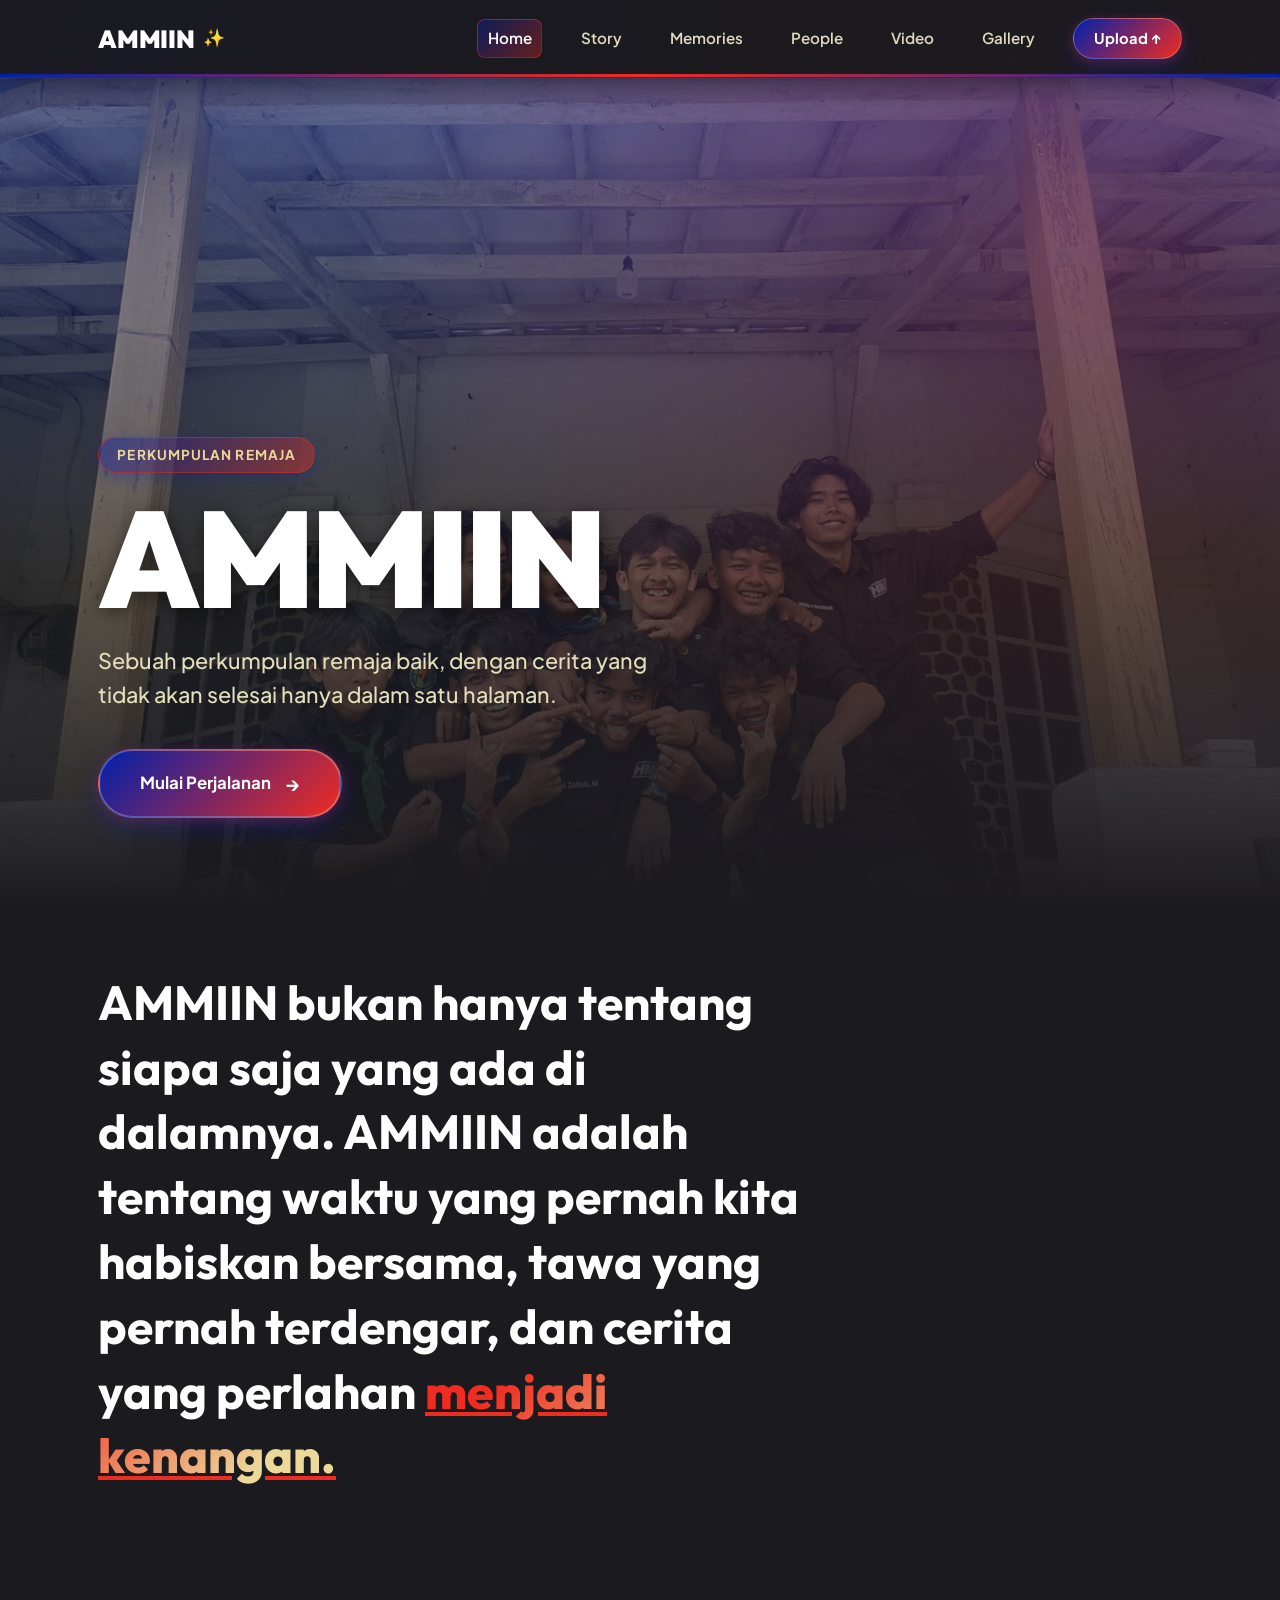
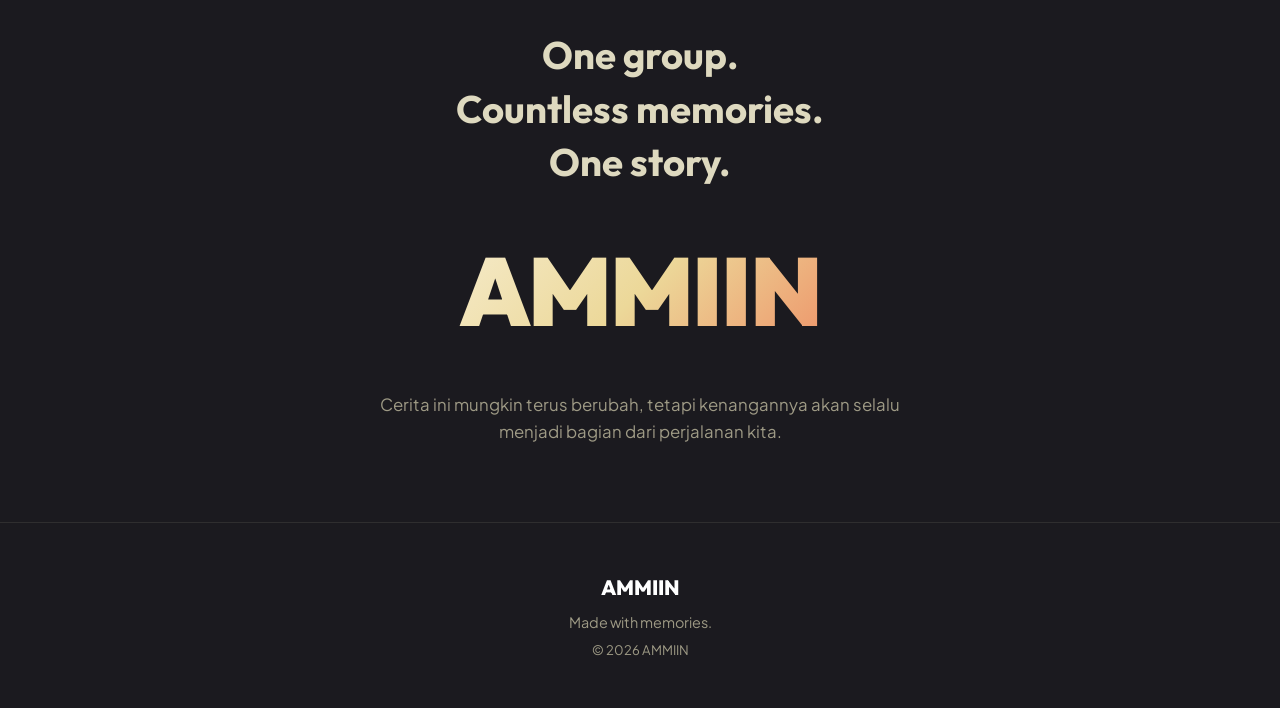
==== commit b8862fcb: "Update AMMIIN: fun design, 5-color palette, edit/delete features, and bug fixes" ====
--- a/index.html
+++ b/index.html
@@ -9,7 +9,7 @@
 
 <link rel="preconnect" href="https://fonts.googleapis.com">
 <link rel="preconnect" href="https://fonts.gstatic.com" crossorigin>
-<link href="https://fonts.googleapis.com/css2?family=Fraunces:ital,opsz,wght@0,9..144,300;0,9..144,400;0,9..144,500;0,9..144,600;1,9..144,400;1,9..144,500&family=Karla:wght@300;400;500;600&display=swap" rel="stylesheet">
+<link href="https://fonts.googleapis.com/css2?family=Outfit:wght@400;500;600;700;800;900&family=Plus+Jakarta+Sans:wght@400;500;600;700;800&display=swap" rel="stylesheet">
 
 <link rel="stylesheet" href="css/style.css" />
 </head>
@@ -20,15 +20,16 @@
 <!-- ======= NAVIGATION ======= -->
 <header class="site-nav" id="siteNav">
   <div class="nav-inner">
-    <a href="#hero" class="nav-brand">AMMIIN</a>
+    <a href="#home" class="nav-brand">AMMIIN</a>
 
     <nav class="nav-links" id="navLinks">
-      <a href="#hero" class="nav-link">Home</a>
+      <a href="#home" class="nav-link">Home</a>
       <a href="#story" class="nav-link">Story</a>
       <a href="#memories" class="nav-link">Memories</a>
       <a href="#people" class="nav-link">People</a>
       <a href="#videos" class="nav-link">Video</a>
       <a href="#gallery" class="nav-link">Gallery</a>
+      <a href="upload.html" class="nav-link nav-link--upload">Upload ↑</a>
     </nav>
 
     <button class="nav-toggle" id="navToggle" aria-label="Buka menu" aria-expanded="false">
@@ -52,9 +53,9 @@
       <p class="hero-kicker">Perkumpulan Remaja</p>
       <h1 class="hero-title">AMMIIN</h1>
       <p class="hero-subtitle">Sebuah perkumpulan remaja baik, dengan cerita yang tidak akan selesai hanya dalam satu halaman.</p>
-      <a href="#intro" class="hero-cta" id="heroCta">
+      <a href="#memories" class="hero-cta" id="heroCta">
         <span>Mulai Perjalanan</span>
-        <span class="hero-cta-arrow">↓</span>
+        <span class="hero-cta-arrow">→</span>
       </a>
     </div>
   </section>
@@ -209,8 +210,16 @@
     <button class="modal-close" id="lightboxClose" aria-label="Tutup">&times;</button>
     <img src="" alt="" class="lightbox-img" id="lightboxImg" />
     <div class="lightbox-caption" id="lightboxCaption">
-      <p class="lightbox-date" id="lightboxDate"></p>
-      <h3 class="lightbox-title" id="lightboxTitle"></h3>
+      <div class="lightbox-header-row">
+        <div>
+          <p class="lightbox-date" id="lightboxDate"></p>
+          <h3 class="lightbox-title" id="lightboxTitle"></h3>
+        </div>
+        <div class="modal-actions" id="lightboxActions">
+          <button type="button" class="btn-action btn-action--edit" id="lightboxEditBtn" title="Edit kenangan ini">✏️ Edit</button>
+          <button type="button" class="btn-action btn-action--delete" id="lightboxDeleteBtn" title="Hapus kenangan ini">🗑️ Hapus</button>
+        </div>
+      </div>
       <p class="lightbox-story" id="lightboxStory"></p>
     </div>
   </div>
@@ -244,8 +253,16 @@
       </video>
     </div>
     <div class="video-modal-caption">
-      <p class="video-modal-date" id="videoModalDate"></p>
-      <h3 class="video-modal-title" id="videoModalTitle"></h3>
+      <div class="video-modal-header-row">
+        <div>
+          <p class="video-modal-date" id="videoModalDate"></p>
+          <h3 class="video-modal-title" id="videoModalTitle"></h3>
+        </div>
+        <div class="modal-actions" id="videoModalActions">
+          <button type="button" class="btn-action btn-action--edit" id="videoModalEditBtn" title="Edit video ini">✏️ Edit</button>
+          <button type="button" class="btn-action btn-action--delete" id="videoModalDeleteBtn" title="Hapus video ini">🗑️ Hapus</button>
+        </div>
+      </div>
       <p class="video-modal-story" id="videoModalStory"></p>
       <p class="video-modal-fallback" id="videoModalFallback" hidden>
         Video tidak bisa diputar langsung di sini.
@@ -255,6 +272,46 @@
   </div>
 </div>
 
+<!-- ======= MODAL: UNIVERSAL EDIT ======= -->
+<div class="site-edit-modal" id="siteEditModal" aria-hidden="true">
+  <div class="lightbox-backdrop" id="siteEditModalBackdrop"></div>
+  <div class="site-edit-content">
+    <button class="modal-close" id="siteEditModalClose" aria-label="Tutup">&times;</button>
+    <h2 class="site-edit-title">Edit Konten</h2>
+    <form id="siteEditForm" class="site-edit-form">
+      <input type="hidden" id="siteEditId" />
+      <input type="hidden" id="siteEditCollection" />
+      <input type="hidden" id="siteEditType" />
+
+      <div class="form-group" id="siteEditTitleGroup">
+        <label class="form-label" for="siteEditTitle">Judul</label>
+        <input type="text" id="siteEditTitle" class="form-input" placeholder="Judul kenangan" />
+      </div>
+
+      <div class="form-group" id="siteEditYearGroup">
+        <label class="form-label" for="siteEditYear">Tahun</label>
+        <input type="text" id="siteEditYear" class="form-input" placeholder="2025" maxlength="4" />
+      </div>
+
+      <div class="form-group" id="siteEditStoryGroup">
+        <label class="form-label" for="siteEditStory">Cerita / Deskripsi</label>
+        <textarea id="siteEditStory" class="form-textarea" rows="4" placeholder="Ceritakan momen ini…"></textarea>
+      </div>
+
+      <div class="site-edit-actions">
+        <button type="button" class="btn-cancel" id="siteEditCancelBtn">Batal</button>
+        <button type="submit" class="btn-submit" id="siteEditSaveBtn">Simpan Perubahan</button>
+      </div>
+    </form>
+  </div>
+</div>
+
+
+<!-- Firebase SDK -->
+<script src="https://www.gstatic.com/firebasejs/9.23.0/firebase-app-compat.js"></script>
+<script src="https://www.gstatic.com/firebasejs/9.23.0/firebase-firestore-compat.js"></script>
+<script src="https://www.gstatic.com/firebasejs/9.23.0/firebase-storage-compat.js"></script>
+<script src="js/firebase-config.js"></script>
 <script src="js/script.js"></script>
 </body>
 </html>
--- a/css/style.css
+++ b/css/style.css
@@ -1,29 +1,60 @@
 /* =========================================================
    AMMIIN — Digital Memory Book
-   Design tokens
+   FUN & VIBRANT EDITION
+   5-Color Palette:
+   1. #0020aa (Cobalt / Electric Royal Blue - Dominan 1)
+   2. #f02b20 (Vivid Crimson / Flame Red - Dominan 2)
+   3. #ecd899 (Soft Warm Gold / Cream)
+   4. #e3dfba (Warm Parchment / Sand Beige)
+   5. #1b1a1f (Dark Obsidian / Charcoal Base)
    ========================================================= */
 :root {
-  --color-bg:        #14120F;
-  --color-bg-soft:   #1B1815;
-  --color-bg-lift:   #221E19;
-  --color-ink:       #F3EDE2;
-  --color-ink-dim:   #B9B0A1;
-  --color-ink-faint: #8A8175;
-  --color-accent:    #C9A876;
-  --color-accent-dim:#8C7452;
-  --color-line:      rgba(243, 237, 226, 0.12);
-  --color-line-soft: rgba(243, 237, 226, 0.06);
-
-  --font-display: "Fraunces", Georgia, "Times New Roman", serif;
-  --font-body:    "Karla", -apple-system, BlinkMacSystemFont, "Segoe UI", sans-serif;
-
-  --measure: 640px;
+  /* 5-Color Palette Core */
+  --palette-1:        #0020aa; /* Cobalt Blue (Dominan 1) */
+  --palette-2:        #f02b20; /* Crimson Red (Dominan 2) */
+  --palette-3:        #ecd899; /* Soft Gold / Cream */
+  --palette-4:        #e3dfba; /* Warm Parchment */
+  --palette-5:        #1b1a1f; /* Obsidian Charcoal Base */
+
+  /* Semantic Theme Tokens */
+  --color-bg:         #1b1a1f;
+  --color-bg-soft:    #24232c;
+  --color-bg-lift:    #2e2c38;
+
+  --color-ink:        #ffffff;
+  --color-ink-parch:  #e3dfba;
+  --color-ink-dim:    #ded9bf;
+  --color-ink-faint:  #9e9a85;
+
+  --color-primary:    #0020aa;
+  --color-secondary:  #f02b20;
+  --color-accent:     #f02b20;
+  --color-accent-blue:#0020aa;
+  --color-accent-gold:#ecd899;
+
+  --color-line:       rgba(227, 223, 186, 0.18);
+  --color-line-soft:  rgba(227, 223, 186, 0.10);
+
+  /* Fun Vibrant Gradients & Shadows */
+  --gradient-dominant:     linear-gradient(135deg, #0020aa 0%, #f02b20 100%);
+  --gradient-dominant-rev: linear-gradient(135deg, #f02b20 0%, #0020aa 100%);
+  --gradient-card-glow:    linear-gradient(135deg, rgba(0, 32, 170, 0.4), rgba(240, 43, 32, 0.35));
+  --shadow-fun:            0 8px 25px rgba(0, 32, 170, 0.4), 0 3px 12px rgba(240, 43, 32, 0.35);
+  --shadow-fun-lg:         0 14px 38px rgba(0, 32, 170, 0.55), 0 6px 20px rgba(240, 43, 32, 0.45);
+
+  /* Modern Fun Fonts */
+  --font-display: "Outfit", -apple-system, BlinkMacSystemFont, "Segoe UI", sans-serif;
+  --font-body:    "Plus Jakarta Sans", -apple-system, BlinkMacSystemFont, "Segoe UI", sans-serif;
+
+  --measure: 680px;
   --gutter: clamp(1.25rem, 4vw, 3rem);
 
-  --ease-out: cubic-bezier(0.16, 1, 0.3, 1);
-  --dur-fast: 0.35s;
-  --dur-med: 0.7s;
-  --dur-slow: 1.1s;
+  /* Bouncy Easing for FUN micro-interactions */
+  --ease-bounce: cubic-bezier(0.34, 1.56, 0.64, 1);
+  --ease-out:    cubic-bezier(0.16, 1, 0.3, 1);
+  --dur-fast:    0.28s;
+  --dur-med:     0.5s;
+  --dur-slow:    0.9s;
 }
 
 /* =========================================================
@@ -43,7 +74,13 @@
 ul { list-style: none; margin: 0; padding: 0; }
 
 body {
-  background: var(--color-bg);
+  background-color: var(--color-bg);
+  background-image: 
+    radial-gradient(circle at 12% 15%, rgba(0, 32, 170, 0.32) 0%, transparent 45%),
+    radial-gradient(circle at 88% 40%, rgba(240, 43, 32, 0.28) 0%, transparent 45%),
+    radial-gradient(circle at 20% 80%, rgba(0, 32, 170, 0.24) 0%, transparent 45%),
+    radial-gradient(circle at 80% 90%, rgba(240, 43, 32, 0.22) 0%, transparent 45%);
+  background-attachment: fixed;
   color: var(--color-ink);
   font-family: var(--font-body);
   font-size: 16px;
@@ -58,71 +95,106 @@
   padding: 0 var(--gutter);
 }
 
-/* subtle film-grain texture over the whole page */
 .grain-overlay {
   position: fixed;
   inset: 0;
   pointer-events: none;
   z-index: 500;
-  opacity: 0.035;
+  opacity: 0.025;
   mix-blend-mode: overlay;
   background-image: url("data:image/svg+xml,%3Csvg xmlns='http://www.w3.org/2000/svg' width='120' height='120'%3E%3Cfilter id='n'%3E%3CfeTurbulence type='fractalNoise' baseFrequency='0.9' numOctaves='2' stitchTiles='stitch'/%3E%3C/filter%3E%3Crect width='100%25' height='100%25' filter='url(%23n)'/%3E%3C/svg%3E");
 }
 
 :focus-visible {
-  outline: 2px solid var(--color-accent);
+  outline: 3px solid var(--palette-2);
   outline-offset: 3px;
+  border-radius: 6px;
 }
 
 /* =========================================================
    Typography helpers
    ========================================================= */
-.section-head { max-width: var(--measure); margin: 0 0 3.5rem; }
+.section-head { max-width: var(--measure); margin: 0 0 3rem; }
 .section-title {
   font-family: var(--font-display);
-  font-weight: 500;
-  font-style: italic;
-  font-size: clamp(2rem, 4.5vw, 3rem);
-  letter-spacing: -0.01em;
+  font-weight: 800;
+  font-size: clamp(2.3rem, 5vw, 3.4rem);
+  letter-spacing: -0.02em;
   color: var(--color-ink);
   margin-bottom: 0.6rem;
+  line-height: 1.15;
 }
 .section-subtitle {
-  font-size: 1.05rem;
+  font-size: 1.1rem;
   color: var(--color-ink-dim);
-  max-width: 34ch;
-}
-
-section { position: relative; padding: clamp(5rem, 10vw, 9rem) 0; }
+  max-width: 40ch;
+  line-height: 1.5;
+}
+
+section { position: relative; padding: clamp(4.5rem, 8vw, 7.5rem) 0; }
 
 /* =========================================================
    Scroll reveal (JS toggles .is-visible)
    ========================================================= */
 .scroll-reveal {
   opacity: 0;
-  transform: translateY(28px);
+  transform: translateY(24px);
   transition: opacity var(--dur-slow) var(--ease-out), transform var(--dur-slow) var(--ease-out);
 }
 .scroll-reveal.is-visible { opacity: 1; transform: translateY(0); }
 
 /* =========================================================
-   Navigation
+   SPA — Page routing
+   ========================================================= */
+.js-spa main > section {
+  display: none;
+  padding: clamp(3rem, 5vw, 4.5rem) 0 clamp(4rem, 6vw, 6rem);
+}
+.js-spa main > section.page-active { display: block; }
+.js-spa .hero.page-active {
+  display: flex;
+  height: calc(100svh - 72px);
+  min-height: 540px;
+  padding: 0 0 clamp(3rem, 7vw, 5.5rem);
+}
+
+.js-spa .scroll-reveal {
+  opacity: 1 !important;
+  transform: none !important;
+  transition: opacity var(--dur-med) var(--ease-out) !important;
+}
+
+/* =========================================================
+   Navigation — Playful Floating Bar
    ========================================================= */
 .site-nav {
-  position: fixed;
-  top: 0; left: 0; right: 0;
+  position: sticky;
+  top: 0;
+  left: 0;
+  right: 0;
   z-index: 300;
-  padding: 1.4rem 0;
-  background: transparent;
-  transition: background var(--dur-fast) var(--ease-out), padding var(--dur-fast) var(--ease-out), border-color var(--dur-fast) var(--ease-out);
-  border-bottom: 1px solid transparent;
+  padding: 1.1rem 0;
+  background: rgba(27, 26, 31, 0.90);
+  backdrop-filter: blur(16px);
+  -webkit-backdrop-filter: blur(16px);
+  border-bottom: 1px solid rgba(227, 223, 186, 0.12);
+  box-shadow: 0 4px 30px rgba(0, 0, 0, 0.5);
+  transition: all var(--dur-fast) var(--ease-out);
+}
+.site-nav::after {
+  content: "";
+  position: absolute;
+  bottom: 0;
+  left: 0;
+  right: 0;
+  height: 3px;
+  background: linear-gradient(90deg, #0020aa 0%, #f02b20 50%, #0020aa 100%);
 }
 .site-nav.is-scrolled {
-  background: rgba(20, 18, 15, 0.82);
-  backdrop-filter: blur(10px);
-  padding: 0.9rem 0;
-  border-bottom: 1px solid var(--color-line-soft);
-}
+  background: rgba(20, 19, 23, 0.98);
+  padding: 0.8rem 0;
+}
+
 .nav-inner {
   max-width: 1180px;
   margin: 0 auto;
@@ -133,51 +205,86 @@
 }
 .nav-brand {
   font-family: var(--font-display);
-  font-style: italic;
-  font-size: 1.3rem;
-  letter-spacing: 0.02em;
+  font-weight: 900;
+  font-size: 1.55rem;
+  letter-spacing: -0.01em;
   color: var(--color-ink);
-}
-.nav-links { display: flex; gap: 2.2rem; }
+  display: flex;
+  align-items: center;
+  gap: 0.5rem;
+  transition: transform var(--dur-fast) var(--ease-bounce);
+}
+.nav-brand:hover {
+  transform: scale(1.06) rotate(-2deg);
+}
+.nav-brand::after {
+  content: "✨";
+  font-size: 1.1rem;
+}
+
+.nav-links { display: flex; align-items: center; gap: 1.8rem; }
 .nav-link {
-  font-size: 0.9rem;
+  font-size: 0.95rem;
+  font-weight: 600;
   color: var(--color-ink-dim);
   position: relative;
-  padding-bottom: 4px;
-  transition: color var(--dur-fast) var(--ease-out);
-}
-.nav-link::after {
-  content: "";
-  position: absolute;
-  left: 0; bottom: 0;
-  width: 0; height: 1px;
-  background: var(--color-accent);
-  transition: width var(--dur-fast) var(--ease-out);
-}
-.nav-link:hover { color: var(--color-ink); }
-.nav-link:hover::after { width: 100%; }
+  padding: 0.4rem 0.6rem;
+  border-radius: 8px;
+  transition: all var(--dur-fast) var(--ease-out);
+}
+.nav-link:hover {
+  color: #ffffff;
+  background: rgba(255, 255, 255, 0.08);
+  transform: translateY(-1px);
+}
+.nav-link.is-active {
+  color: #ffffff;
+  background: linear-gradient(135deg, rgba(0, 32, 170, 0.4), rgba(240, 43, 32, 0.35));
+  border: 1px solid rgba(240, 43, 32, 0.45);
+}
+
+/* Upload link — Fun Pill Button */
+.nav-link--upload {
+  display: inline-flex;
+  align-items: center;
+  gap: 0.45rem;
+  padding: 0.5rem 1.25rem;
+  border-radius: 999px;
+  background: linear-gradient(135deg, #0020aa 0%, #f02b20 100%);
+  border: 1px solid rgba(255, 255, 255, 0.25);
+  color: #ffffff !important;
+  font-weight: 700;
+  font-size: 0.92rem;
+  box-shadow: var(--shadow-fun);
+  transition: all var(--dur-fast) var(--ease-bounce);
+}
+.nav-link--upload:hover {
+  transform: translateY(-3px) scale(1.05) rotate(1deg);
+  box-shadow: var(--shadow-fun-lg);
+}
 
 .nav-toggle {
   display: none;
   flex-direction: column;
   justify-content: center;
   gap: 5px;
-  width: 32px;
-  height: 32px;
+  width: 34px;
+  height: 34px;
 }
 .nav-toggle span {
   display: block;
   width: 100%;
-  height: 1px;
+  height: 2px;
+  border-radius: 999px;
   background: var(--color-ink);
-  transition: transform var(--dur-fast) var(--ease-out), opacity var(--dur-fast) var(--ease-out);
-}
-.nav-toggle[aria-expanded="true"] span:nth-child(1) { transform: translateY(6px) rotate(45deg); }
+  transition: all var(--dur-fast) var(--ease-out);
+}
+.nav-toggle[aria-expanded="true"] span:nth-child(1) { transform: translateY(7px) rotate(45deg); }
 .nav-toggle[aria-expanded="true"] span:nth-child(2) { opacity: 0; }
-.nav-toggle[aria-expanded="true"] span:nth-child(3) { transform: translateY(-6px) rotate(-45deg); }
-
-/* =========================================================
-   Hero
+.nav-toggle[aria-expanded="true"] span:nth-child(3) { transform: translateY(-7px) rotate(-45deg); }
+
+/* =========================================================
+   Hero — High Energy & Cheerful
    ========================================================= */
 .hero {
   position: relative;
@@ -192,14 +299,16 @@
 .hero-img {
   width: 100%; height: 100%;
   object-fit: cover;
-  background: linear-gradient(160deg, #2b2620, #14120F 70%);
-  transform: scale(1.06);
+  background: linear-gradient(160deg, #1b1a1f 0%, #0020aa 50%, #f02b20 100%);
+  transform: scale(1.05);
   animation: heroZoom 16s var(--ease-out) forwards;
 }
 @keyframes heroZoom { to { transform: scale(1); } }
 .hero-overlay {
   position: absolute; inset: 0;
-  background: linear-gradient(0deg, rgba(15,13,11,0.92) 0%, rgba(15,13,11,0.55) 45%, rgba(15,13,11,0.35) 100%);
+  background: 
+    linear-gradient(0deg, #1b1a1f 0%, rgba(27, 26, 31, 0.7) 40%, rgba(0, 32, 170, 0.4) 100%),
+    radial-gradient(circle at 85% 25%, rgba(240, 43, 32, 0.45) 0%, transparent 60%);
 }
 
 .hero-content {
@@ -211,40 +320,68 @@
   padding: 0 var(--gutter);
 }
 .hero-kicker {
-  font-size: 0.8rem;
-  letter-spacing: 0.16em;
-  color: var(--color-accent);
-  margin-bottom: 1rem;
-  text-transform: lowercase;
+  display: inline-flex;
+  align-items: center;
+  gap: 0.55rem;
+  font-size: 0.85rem;
+  font-weight: 700;
+  letter-spacing: 0.08em;
+  color: var(--palette-3);
+  margin-bottom: 1.2rem;
+  text-transform: uppercase;
+  background: linear-gradient(135deg, rgba(0, 32, 170, 0.45), rgba(240, 43, 32, 0.4));
+  border: 1.5px solid rgba(240, 43, 32, 0.5);
+  padding: 0.4rem 1.15rem;
+  border-radius: 999px;
+  box-shadow: 0 4px 15px rgba(0, 32, 170, 0.3);
 }
 .hero-title {
   font-family: var(--font-display);
-  font-weight: 400;
-  font-size: clamp(3.4rem, 12vw, 8rem);
+  font-weight: 900;
+  font-size: clamp(3.8rem, 13vw, 8.5rem);
   line-height: 0.95;
-  letter-spacing: -0.02em;
-  color: var(--color-ink);
+  letter-spacing: -0.03em;
+  color: #ffffff;
   margin-bottom: 1.4rem;
+  text-shadow: 0 4px 20px rgba(0, 0, 0, 0.5);
 }
 .hero-subtitle {
-  max-width: 30ch;
-  font-size: clamp(1rem, 1.6vw, 1.2rem);
-  color: var(--color-ink-dim);
+  max-width: 36ch;
+  font-size: clamp(1.05rem, 1.8vw, 1.35rem);
+  font-weight: 500;
+  color: var(--color-ink-parch);
   margin-bottom: 2.4rem;
+  line-height: 1.55;
 }
 .hero-cta {
   display: inline-flex;
   align-items: center;
-  gap: 0.7rem;
-  font-size: 0.95rem;
-  color: var(--color-ink);
-  border-bottom: 1px solid var(--color-line);
-  padding-bottom: 0.5rem;
-  transition: border-color var(--dur-fast) var(--ease-out), gap var(--dur-fast) var(--ease-out);
-}
-.hero-cta:hover { border-color: var(--color-accent); gap: 1rem; }
-.hero-cta-arrow { display: inline-block; animation: bob 2.2s ease-in-out infinite; color: var(--color-accent); }
-@keyframes bob { 0%, 100% { transform: translateY(0); } 50% { transform: translateY(5px); } }
+  gap: 0.9rem;
+  font-size: 1.05rem;
+  font-weight: 700;
+  color: #ffffff;
+  padding: 1.05rem 2.5rem;
+  border-radius: 999px;
+  background: linear-gradient(135deg, #0020aa 0%, #f02b20 100%);
+  border: 2px solid rgba(255, 255, 255, 0.25);
+  box-shadow: var(--shadow-fun);
+  transition: all var(--dur-fast) var(--ease-bounce);
+}
+.hero-cta:hover {
+  transform: translateY(-4px) scale(1.04) rotate(-0.5deg);
+  box-shadow: var(--shadow-fun-lg);
+  gap: 1.2rem;
+}
+.hero-cta-arrow {
+  display: inline-block;
+  font-size: 1.2rem;
+  animation: bounceRight 1.5s ease-in-out infinite;
+  color: #ffffff;
+}
+@keyframes bounceRight {
+  0%, 100% { transform: translateX(0); }
+  50% { transform: translateX(6px); }
+}
 
 .reveal-on-load > * {
   opacity: 0;
@@ -260,183 +397,257 @@
 /* =========================================================
    Introduction
    ========================================================= */
-.intro { padding: clamp(6rem, 14vw, 10rem) 0; }
+.intro { padding: clamp(5rem, 12vw, 8rem) 0; }
 .intro-text {
   font-family: var(--font-display);
-  font-weight: 400;
-  font-size: clamp(1.6rem, 3.4vw, 2.6rem);
-  line-height: 1.4;
-  max-width: 18ch;
+  font-weight: 700;
+  font-size: clamp(1.8rem, 3.8vw, 3rem);
+  line-height: 1.35;
+  max-width: 22ch;
   color: var(--color-ink);
 }
-.intro-text em { font-style: italic; color: var(--color-accent); }
-
-/* =========================================================
-   Memories — mosaic grid
+.intro-text em {
+  font-style: normal;
+  font-weight: 800;
+  background: linear-gradient(135deg, #f02b20 20%, #ecd899 80%);
+  -webkit-background-clip: text;
+  -webkit-text-fill-color: transparent;
+  text-decoration: underline;
+  text-decoration-color: var(--palette-2);
+}
+
+/* =========================================================
+   Memories — Playful Cards with Tilt Hover
    ========================================================= */
 .memory-grid {
   display: grid;
-  grid-template-columns: repeat(6, 1fr);
-  gap: 1.4rem;
+  grid-template-columns: repeat(3, 1fr);
+  gap: 1.8rem;
 }
 .memory-card {
   position: relative;
-  border-radius: 4px;
+  border-radius: 18px;
   overflow: hidden;
   cursor: pointer;
-  background: var(--color-bg-lift);
-  grid-column: span 3;
-}
-.memory-card:nth-child(6n+1) { grid-column: span 4; }
-.memory-card:nth-child(6n+2) { grid-column: span 2; }
-.memory-card:nth-child(6n+3) { grid-column: span 2; }
-.memory-card:nth-child(6n+4) { grid-column: span 2; }
-.memory-card:nth-child(6n+5) { grid-column: span 2; }
-.memory-card:nth-child(6n+6) { grid-column: span 2; }
-
+  background: var(--color-bg-soft);
+  border: 1.5px solid rgba(227, 223, 186, 0.15);
+  box-shadow: 0 8px 24px rgba(0, 0, 0, 0.35);
+  transition: all var(--dur-fast) var(--ease-bounce);
+}
+.memory-card:nth-child(even):hover {
+  transform: translateY(-8px) scale(1.02) rotate(1.2deg);
+  border-color: rgba(240, 43, 32, 0.7);
+  box-shadow: var(--shadow-fun-lg);
+}
+.memory-card:nth-child(odd):hover {
+  transform: translateY(-8px) scale(1.02) rotate(-1.2deg);
+  border-color: rgba(0, 32, 170, 0.7);
+  box-shadow: var(--shadow-fun-lg);
+}
 .memory-card-media {
   position: relative;
   aspect-ratio: 4 / 5;
   overflow: hidden;
 }
-.memory-card:nth-child(6n+1) .memory-card-media { aspect-ratio: 16 / 10; }
-
 .memory-card-img {
   width: 100%; height: 100%;
   object-fit: cover;
-  background: linear-gradient(160deg, #2b2620, #1b1815);
-  transition: transform 0.9s var(--ease-out);
-}
-.memory-card:hover .memory-card-img { transform: scale(1.06); }
+  background: linear-gradient(160deg, #2e2c38, #1b1a1f);
+  transition: transform 0.6s var(--ease-out);
+}
+.memory-card:hover .memory-card-img { transform: scale(1.08); }
 
 .memory-card-scrim {
   position: absolute; inset: 0;
-  background: linear-gradient(0deg, rgba(10,9,7,0.88) 0%, rgba(10,9,7,0.1) 55%, transparent 75%);
-}
+  background: linear-gradient(0deg, rgba(27, 26, 31, 0.92) 0%, rgba(27, 26, 31, 0.35) 30%, transparent 60%);
+  pointer-events: none;
+}
+
 .memory-card-info {
   position: absolute; left: 0; right: 0; bottom: 0;
-  padding: 1.2rem 1.3rem;
-}
-.memory-card-year { font-size: 0.78rem; color: var(--color-accent); margin-bottom: 0.3rem; letter-spacing: 0.04em; }
+  padding: 1.4rem 1.4rem;
+}
+.memory-card-year {
+  display: inline-block;
+  font-size: 0.78rem;
+  font-weight: 700;
+  color: #ffffff;
+  background: var(--palette-2);
+  padding: 0.2rem 0.65rem;
+  border-radius: 999px;
+  margin-bottom: 0.45rem;
+  letter-spacing: 0.04em;
+  box-shadow: 0 2px 8px rgba(240, 43, 32, 0.5);
+}
 .memory-card-title {
   font-family: var(--font-display);
-  font-size: 1.2rem;
-  font-weight: 500;
-  color: var(--color-ink);
-}
-
-/* =========================================================
-   Story / Timeline
+  font-size: 1.35rem;
+  font-weight: 700;
+  color: #ffffff;
+  line-height: 1.25;
+}
+
+/* =========================================================
+   Story / Timeline — Fun Milestones
    ========================================================= */
 .timeline { position: relative; padding-left: clamp(1.5rem, 6vw, 4rem); }
 .timeline-line {
   position: absolute;
-  left: 0; top: 8px; bottom: 8px;
-  width: 1px;
-  background: var(--color-line);
-}
-.timeline-item { position: relative; padding: 0 0 3.4rem 2.4rem; max-width: 46ch; }
+  left: 0; top: 12px; bottom: 12px;
+  width: 3px;
+  border-radius: 999px;
+  background: linear-gradient(180deg, #0020aa 0%, #f02b20 50%, #0020aa 100%);
+  box-shadow: 0 0 10px rgba(240, 43, 32, 0.4);
+}
+.timeline-item { position: relative; padding: 0 0 3.4rem 2.5rem; max-width: 48ch; }
 .timeline-item:last-child { padding-bottom: 0; }
 .timeline-item::before {
   content: "";
   position: absolute;
-  left: -5px; top: 6px;
-  width: 9px; height: 9px;
+  left: -8px; top: 6px;
+  width: 15px; height: 15px;
   border-radius: 50%;
-  background: var(--color-accent);
-  box-shadow: 0 0 0 4px var(--color-bg), 0 0 0 5px var(--color-line);
+  background: #f02b20;
+  border: 3px solid #ffffff;
+  box-shadow: 0 0 0 4px #0020aa, 0 0 16px rgba(240, 43, 32, 0.8);
 }
 .timeline-year {
-  display: block;
-  font-family: var(--font-display);
-  font-style: italic;
-  color: var(--color-accent);
-  font-size: 1rem;
-  margin-bottom: 0.4rem;
+  display: inline-block;
+  font-family: var(--font-display);
+  font-weight: 800;
+  color: var(--palette-3);
+  font-size: 1.15rem;
+  margin-bottom: 0.35rem;
+  background: rgba(0, 32, 170, 0.3);
+  padding: 0.15rem 0.75rem;
+  border-radius: 999px;
+  border: 1px solid rgba(0, 32, 170, 0.5);
 }
 .timeline-title {
   font-family: var(--font-display);
-  font-size: 1.6rem;
-  font-weight: 500;
+  font-size: 1.75rem;
+  font-weight: 800;
   margin-bottom: 0.5rem;
-}
-.timeline-text { color: var(--color-ink-dim); font-size: 0.98rem; }
+  color: #ffffff;
+}
+.timeline-text {
+  color: var(--color-ink-dim);
+  font-size: 1.02rem;
+  line-height: 1.6;
+}
 
 /* =========================================================
    Transition
    ========================================================= */
 .transition-section {
   text-align: center;
-  padding: clamp(7rem, 16vw, 11rem) 0;
+  padding: clamp(6rem, 14vw, 9rem) 0;
 }
 .transition-line {
   font-family: var(--font-display);
-  font-size: clamp(1.8rem, 5vw, 3.2rem);
+  font-size: clamp(2rem, 5vw, 3.4rem);
+  font-weight: 700;
   color: var(--color-ink-faint);
-  line-height: 1.3;
+  line-height: 1.25;
 }
 .transition-line--emphasis {
-  font-style: italic;
-  color: var(--color-ink);
-  margin-top: 0.2rem;
-}
-
-/* =========================================================
-   People
+  color: #ffffff;
+  font-weight: 800;
+  margin-top: 0.3rem;
+  background: linear-gradient(135deg, #0020aa 0%, #f02b20 100%);
+  -webkit-background-clip: text;
+  -webkit-text-fill-color: transparent;
+}
+
+/* =========================================================
+   People — Cheerful Cards
    ========================================================= */
 .member-grid {
   display: grid;
-  grid-template-columns: repeat(auto-fill, minmax(230px, 1fr));
-  gap: 1.6rem 1.4rem;
-}
-.member-card { cursor: pointer; }
+  grid-template-columns: repeat(auto-fill, minmax(240px, 1fr));
+  gap: 1.8rem;
+}
+.member-card {
+  cursor: pointer;
+  background: var(--color-bg-soft);
+  border-radius: 18px;
+  overflow: hidden;
+  padding: 0.9rem;
+  border: 1.5px solid var(--color-line-soft);
+  box-shadow: 0 6px 20px rgba(0, 0, 0, 0.35);
+  transition: all var(--dur-fast) var(--ease-bounce);
+}
+.member-card:hover {
+  transform: translateY(-8px) scale(1.03) rotate(1deg);
+  border-color: rgba(0, 32, 170, 0.6);
+  box-shadow: var(--shadow-fun-lg);
+}
 .member-card-media {
   position: relative;
   aspect-ratio: 3 / 4;
   overflow: hidden;
-  border-radius: 3px;
+  border-radius: 14px;
   background: var(--color-bg-lift);
-  margin-bottom: 1rem;
+  margin-bottom: 0.9rem;
 }
 .member-card-img {
   width: 100%; height: 100%;
   object-fit: cover;
-  filter: grayscale(0.35);
-  transition: transform 0.7s var(--ease-out), filter 0.7s var(--ease-out);
-}
-.member-card:hover .member-card-img { transform: scale(1.05); filter: grayscale(0); }
+  transition: transform 0.6s var(--ease-out);
+}
+.member-card:hover .member-card-img { transform: scale(1.08); }
 .member-card-scrim {
   position: absolute; inset: auto 0 0 0;
-  height: 55%;
-  background: linear-gradient(0deg, rgba(10,9,7,0.75), transparent);
+  height: 60%;
+  background: linear-gradient(0deg, rgba(27, 26, 31, 0.85), transparent);
 }
 .member-card-quote {
   position: absolute; left: 1rem; right: 1rem; bottom: 1rem;
   font-family: var(--font-display);
-  font-style: italic;
-  font-size: 0.92rem;
-  color: var(--color-ink);
+  font-weight: 600;
+  font-size: 0.95rem;
+  color: var(--palette-3);
   opacity: 0;
   transform: translateY(8px);
-  transition: opacity var(--dur-fast) var(--ease-out), transform var(--dur-fast) var(--ease-out);
+  transition: all var(--dur-fast) var(--ease-out);
 }
 .member-card:hover .member-card-quote { opacity: 1; transform: translateY(0); }
-.member-card-name { font-family: var(--font-display); font-size: 1.15rem; font-weight: 500; }
-.member-card-role { font-size: 0.85rem; color: var(--color-ink-faint); margin-top: 0.15rem; }
-
-/* =========================================================
-   Video Kenangan
+.member-card-name {
+  font-family: var(--font-display);
+  font-size: 1.3rem;
+  font-weight: 800;
+  color: #ffffff;
+  padding: 0 0.4rem;
+}
+.member-card-role {
+  font-size: 0.88rem;
+  font-weight: 600;
+  color: var(--palette-2);
+  margin-top: 0.2rem;
+  padding: 0 0.4rem;
+}
+
+/* =========================================================
+   Video Kenangan — Pulsing Gate & Cards
    ========================================================= */
 .video-gate {
   position: relative;
   height: clamp(320px, 46vw, 480px);
-  border-radius: 6px;
+  border-radius: 22px;
   overflow: hidden;
   display: flex;
   align-items: center;
   justify-content: center;
   cursor: pointer;
   isolation: isolate;
+  border: 2px solid rgba(227, 223, 186, 0.18);
+  box-shadow: 0 12px 35px rgba(0, 0, 0, 0.5);
+  transition: all var(--dur-fast) var(--ease-bounce);
+}
+.video-gate:hover {
+  transform: scale(1.02);
+  border-color: rgba(240, 43, 32, 0.6);
+  box-shadow: var(--shadow-fun-lg);
 }
 .video-gate-bg {
   position: absolute; inset: 0;
@@ -446,49 +657,53 @@
   transform: scale(1.02);
   transition: transform 1.2s var(--ease-out);
 }
-.video-gate:hover .video-gate-bg { transform: scale(1.07); }
+.video-gate:hover .video-gate-bg { transform: scale(1.08); }
 .video-gate-scrim {
   position: absolute; inset: 0;
-  background: linear-gradient(180deg, rgba(10,9,7,0.55) 0%, rgba(10,9,7,0.8) 100%);
+  background: 
+    linear-gradient(180deg, rgba(27, 26, 31, 0.55) 0%, rgba(27, 26, 31, 0.88) 100%),
+    radial-gradient(circle at center, rgba(0, 32, 170, 0.4) 0%, transparent 70%);
 }
 .video-gate-btn {
   position: relative;
   z-index: 1;
   display: inline-flex;
   align-items: center;
-  gap: 0.9rem;
-  padding: 1.1rem 2.1rem;
-  border: 1px solid rgba(243,237,226,0.35);
-  border-radius: 999px;
-  background: rgba(20,18,15,0.35);
-  backdrop-filter: blur(6px);
-  color: var(--color-ink);
-  font-size: 1.02rem;
-  letter-spacing: 0.01em;
-  transition: border-color var(--dur-fast) var(--ease-out), background var(--dur-fast) var(--ease-out), transform var(--dur-fast) var(--ease-out);
+  gap: 1rem;
+  padding: 1.2rem 2.6rem;
+  border: 2px solid rgba(255, 255, 255, 0.3);
+  border-radius: 999px;
+  background: linear-gradient(135deg, #0020aa 0%, #f02b20 100%);
+  color: #ffffff;
+  font-size: 1.15rem;
+  font-weight: 800;
+  letter-spacing: 0.02em;
+  box-shadow: var(--shadow-fun);
+  transition: all var(--dur-fast) var(--ease-bounce);
 }
 .video-gate-btn:hover {
-  border-color: var(--color-accent);
-  background: rgba(20,18,15,0.55);
-  transform: scale(1.03);
+  transform: scale(1.06) rotate(1deg);
+  box-shadow: var(--shadow-fun-lg);
+  border-color: rgba(255, 255, 255, 0.5);
 }
 .video-gate-icon {
   display: inline-flex;
   align-items: center;
   justify-content: center;
-  width: 34px; height: 34px;
+  width: 38px; height: 38px;
   border-radius: 50%;
-  background: var(--color-accent);
-  color: #1b1815;
-  font-size: 0.8rem;
+  background: #ffffff;
+  color: #0020aa;
+  font-size: 0.95rem;
   padding-left: 3px;
+  box-shadow: 0 2px 10px rgba(0, 0, 0, 0.4);
 }
 .video-gate.is-hidden { display: none; }
 
 .video-grid {
   display: none;
   grid-template-columns: repeat(3, 1fr);
-  gap: 1.4rem;
+  gap: 1.8rem;
 }
 .video-grid.is-visible {
   display: grid;
@@ -500,61 +715,93 @@
 .video-card-media {
   position: relative;
   aspect-ratio: 4 / 5;
-  border-radius: 4px;
+  border-radius: 18px;
   overflow: hidden;
-  background: var(--color-bg-lift);
+  background: var(--color-bg-soft);
+  border: 1.5px solid var(--color-line-soft);
   margin-bottom: 0.9rem;
+  transition: all var(--dur-fast) var(--ease-bounce);
+}
+.video-card:hover .video-card-media {
+  transform: translateY(-6px) scale(1.02);
+  border-color: rgba(0, 32, 170, 0.6);
+  box-shadow: var(--shadow-fun-lg);
 }
 .video-card-poster {
   width: 100%; height: 100%;
   object-fit: cover;
-  transition: transform 0.7s var(--ease-out);
-}
-.video-card:hover .video-card-poster { transform: scale(1.06); }
+  transition: transform 0.6s var(--ease-out);
+}
+.video-card:hover .video-card-poster { transform: scale(1.08); }
 .video-card-scrim {
   position: absolute; inset: 0;
-  background: linear-gradient(0deg, rgba(10,9,7,0.7) 0%, transparent 45%);
-}
+  background: linear-gradient(0deg, rgba(27, 26, 31, 0.85) 0%, transparent 45%);
+  pointer-events: none;
+}
+
 .video-card-play {
   position: absolute;
   top: 50%; left: 50%;
   transform: translate(-50%, -50%);
-  width: 52px; height: 52px;
+  width: 58px; height: 58px;
   border-radius: 50%;
-  background: rgba(20,18,15,0.5);
-  border: 1px solid rgba(243,237,226,0.4);
+  background: linear-gradient(135deg, #0020aa 0%, #f02b20 100%);
+  border: 2px solid rgba(255, 255, 255, 0.4);
   display: flex; align-items: center; justify-content: center;
-  color: var(--color-ink);
-  font-size: 0.9rem;
+  color: #ffffff;
+  font-size: 1.1rem;
   padding-left: 3px;
-  backdrop-filter: blur(4px);
-  transition: transform var(--dur-fast) var(--ease-out), background var(--dur-fast) var(--ease-out);
-}
-.video-card:hover .video-card-play { transform: translate(-50%, -50%) scale(1.12); background: var(--color-accent); color: #1b1815; }
-.video-card-title { font-family: var(--font-display); font-size: 1.1rem; font-weight: 500; margin-bottom: 0.3rem; }
-.video-card-synopsis { font-size: 0.9rem; color: var(--color-ink-dim); line-height: 1.55; }
+  box-shadow: 0 4px 20px rgba(0, 32, 170, 0.55);
+  transition: all var(--dur-fast) var(--ease-bounce);
+}
+.video-card:hover .video-card-play {
+  transform: translate(-50%, -50%) scale(1.2) rotate(6deg);
+  box-shadow: 0 8px 30px rgba(240, 43, 32, 0.7);
+}
+.video-card-title {
+  font-family: var(--font-display);
+  font-size: 1.25rem;
+  font-weight: 800;
+  margin-bottom: 0.35rem;
+  color: #ffffff;
+}
+.video-card-synopsis {
+  font-size: 0.94rem;
+  color: var(--color-ink-dim);
+  line-height: 1.55;
+}
 
 /* Video modal */
 .video-modal-content {
   position: relative;
-  max-width: 620px;
+  max-width: 640px;
   width: 100%;
   max-height: 90vh;
   overflow-y: auto;
   background: var(--color-bg-soft);
-  border-radius: 6px;
-  border: 1px solid var(--color-line-soft);
-  transform: translateY(24px) scale(0.98);
+  border-radius: 20px;
+  border: 2px solid var(--color-line);
+  box-shadow: 0 24px 70px rgba(0, 0, 0, 0.8), 0 0 40px rgba(0, 32, 170, 0.25);
+  transform: translateY(24px) scale(0.96);
   opacity: 0;
-  transition: transform var(--dur-med) var(--ease-out), opacity var(--dur-med) var(--ease-out);
+  transition: transform var(--dur-med) var(--ease-bounce), opacity var(--dur-med) var(--ease-out);
 }
 .video-modal.is-open .video-modal-content { transform: translateY(0) scale(1); opacity: 1; }
-.video-modal-player { width: 100%; background: #000; }
+.video-modal-player { width: 100%; background: #000; border-radius: 18px 18px 0 0; overflow: hidden; }
 .video-modal-player video { width: 100%; max-height: 70vh; display: block; }
-.video-modal-caption { padding: 1.4rem 1.8rem 1.8rem; }
-.video-modal-date { font-size: 0.8rem; color: var(--color-accent); margin-bottom: 0.4rem; }
-.video-modal-title { font-family: var(--font-display); font-size: 1.5rem; margin-bottom: 0.6rem; }
-.video-modal-story { color: var(--color-ink-dim); font-size: 0.96rem; }
+.video-modal-caption { padding: 1.6rem 2rem 2rem; }
+.video-modal-date {
+  display: inline-block;
+  font-size: 0.82rem;
+  font-weight: 700;
+  color: #ffffff;
+  background: var(--palette-2);
+  padding: 0.2rem 0.75rem;
+  border-radius: 999px;
+  margin-bottom: 0.5rem;
+}
+.video-modal-title { font-family: var(--font-display); font-size: 1.65rem; font-weight: 800; margin-bottom: 0.6rem; color: #ffffff; }
+.video-modal-story { color: var(--color-ink-dim); font-size: 1.02rem; line-height: 1.6; }
 .video-modal-fallback {
   margin-top: 1rem;
   padding-top: 1rem;
@@ -562,53 +809,66 @@
   font-size: 0.88rem;
   color: var(--color-ink-faint);
 }
-.video-modal-fallback a { color: var(--color-accent); border-bottom: 1px solid var(--color-accent-dim); }
-
-/* =========================================================
-   Gallery — masonry via CSS columns
+.video-modal-fallback a { color: var(--palette-2); font-weight: 700; }
+
+/* =========================================================
+   Gallery — Bubbly Masonry
    ========================================================= */
 .gallery-grid {
   column-count: 3;
-  column-gap: 1.2rem;
+  column-gap: 1.4rem;
 }
 .gallery-item {
   break-inside: avoid;
-  margin-bottom: 1.2rem;
-  border-radius: 3px;
+  margin-bottom: 1.4rem;
+  border-radius: 16px;
   overflow: hidden;
   cursor: pointer;
   position: relative;
+  border: 2px solid var(--color-line-soft);
+  box-shadow: 0 6px 20px rgba(0, 0, 0, 0.35);
+  transition: all var(--dur-fast) var(--ease-bounce);
+}
+.gallery-item:hover {
+  border-color: rgba(240, 43, 32, 0.6);
+  transform: translateY(-6px) scale(1.02) rotate(1deg);
+  box-shadow: var(--shadow-fun-lg);
 }
 .gallery-item img {
   width: 100%;
   display: block;
-  background: linear-gradient(160deg, #2b2620, #1b1815);
-  transition: transform 0.7s var(--ease-out);
-}
-.gallery-item:hover img { transform: scale(1.04); }
+  background: linear-gradient(160deg, #2e2c38, #1b1a1f);
+  transition: transform 0.6s var(--ease-out);
+}
+.gallery-item:hover img { transform: scale(1.06); }
 
 /* =========================================================
    Closing
    ========================================================= */
-.closing { text-align: center; padding: clamp(7rem, 16vw, 11rem) 0; }
+.closing { text-align: center; padding: clamp(6rem, 14vw, 9rem) 0; }
 .closing-line {
   font-family: var(--font-display);
-  font-size: clamp(1.5rem, 3.6vw, 2.2rem);
+  font-size: clamp(1.6rem, 3.8vw, 2.4rem);
+  font-weight: 700;
   color: var(--color-ink-dim);
-  line-height: 1.5;
+  line-height: 1.4;
 }
 .closing-brand {
   font-family: var(--font-display);
-  font-style: italic;
-  font-size: clamp(3rem, 9vw, 5.5rem);
+  font-size: clamp(3.2rem, 9vw, 6rem);
+  font-weight: 900;
   color: var(--color-ink);
-  margin: 1.6rem 0 1.6rem;
+  margin: 1.5rem 0 1.5rem;
+  background: linear-gradient(135deg, #ffffff 10%, #ecd899 50%, #f02b20 100%);
+  -webkit-background-clip: text;
+  -webkit-text-fill-color: transparent;
+  letter-spacing: -0.02em;
 }
 .closing-note {
-  max-width: 46ch;
+  max-width: 48ch;
   margin: 0 auto;
   color: var(--color-ink-faint);
-  font-size: 0.98rem;
+  font-size: 1.05rem;
 }
 
 /* =========================================================
@@ -616,14 +876,14 @@
    ========================================================= */
 .site-footer { border-top: 1px solid var(--color-line-soft); padding: 3rem 0; }
 .footer-inner { text-align: center; }
-.footer-brand { font-family: var(--font-display); font-style: italic; font-size: 1.1rem; margin-bottom: 0.4rem; }
-.footer-tagline { font-size: 0.85rem; color: var(--color-ink-faint); margin-bottom: 0.3rem; }
-.footer-year { font-size: 0.78rem; color: var(--color-ink-faint); }
-
-/* =========================================================
-   Modals — shared
-   ========================================================= */
-.lightbox, .member-modal {
+.footer-brand { font-family: var(--font-display); font-weight: 800; font-size: 1.3rem; margin-bottom: 0.4rem; color: #ffffff; }
+.footer-tagline { font-size: 0.9rem; color: var(--color-ink-faint); margin-bottom: 0.3rem; }
+.footer-year { font-size: 0.82rem; color: var(--color-ink-faint); }
+
+/* =========================================================
+   Modals — Shared
+   ========================================================= */
+.lightbox, .member-modal, .video-modal {
   position: fixed; inset: 0;
   z-index: 1000;
   display: flex;
@@ -632,28 +892,40 @@
   padding: 2rem;
   visibility: hidden;
   opacity: 0;
+  pointer-events: none;
   transition: opacity var(--dur-fast) var(--ease-out), visibility var(--dur-fast) var(--ease-out);
 }
-.lightbox.is-open, .member-modal.is-open { visibility: visible; opacity: 1; }
+.lightbox.is-open, .member-modal.is-open, .video-modal.is-open {
+  visibility: visible;
+  opacity: 1;
+  pointer-events: auto;
+}
 .lightbox-backdrop {
   position: absolute; inset: 0;
-  background: rgba(10, 9, 7, 0.92);
-  backdrop-filter: blur(6px);
-}
+  background: rgba(27, 26, 31, 0.92);
+  backdrop-filter: blur(10px);
+}
+
 .modal-close {
   position: absolute;
-  top: -0.4rem; right: -0.4rem;
-  width: 40px; height: 40px;
+  top: -0.5rem; right: -0.5rem;
+  width: 44px; height: 44px;
   display: flex; align-items: center; justify-content: center;
   font-size: 1.6rem;
-  color: var(--color-ink);
-  background: var(--color-bg-lift);
+  font-weight: 700;
+  color: #ffffff;
+  background: var(--palette-2);
   border-radius: 50%;
-  border: 1px solid var(--color-line);
-  transition: transform var(--dur-fast) var(--ease-out), border-color var(--dur-fast) var(--ease-out);
+  border: 2px solid #ffffff;
+  box-shadow: 0 4px 15px rgba(240, 43, 32, 0.6);
+  transition: all var(--dur-fast) var(--ease-bounce);
   z-index: 2;
 }
-.modal-close:hover { transform: rotate(90deg); border-color: var(--color-accent); }
+.modal-close:hover {
+  transform: rotate(90deg) scale(1.15);
+  background: #0020aa;
+  box-shadow: 0 4px 18px rgba(0, 32, 170, 0.7);
+}
 
 /* Lightbox */
 .lightbox-content {
@@ -662,24 +934,187 @@
   width: 100%;
   max-height: 88vh;
   overflow-y: auto;
-  transform: translateY(24px) scale(0.98);
+  transform: translateY(24px) scale(0.96);
   opacity: 0;
-  transition: transform var(--dur-med) var(--ease-out), opacity var(--dur-med) var(--ease-out);
+  transition: transform var(--dur-med) var(--ease-bounce), opacity var(--dur-med) var(--ease-out);
   background: var(--color-bg-soft);
-  border-radius: 6px;
-  border: 1px solid var(--color-line-soft);
+  border-radius: 20px;
+  border: 2px solid var(--color-line);
+  box-shadow: 0 24px 70px rgba(0, 0, 0, 0.8), 0 0 40px rgba(0, 32, 170, 0.25);
 }
 .lightbox.is-open .lightbox-content { transform: translateY(0) scale(1); opacity: 1; }
 .lightbox-img {
   width: 100%;
   max-height: 60vh;
   object-fit: cover;
-  background: linear-gradient(160deg, #2b2620, #1b1815);
+  border-radius: 18px 18px 0 0;
+  background: linear-gradient(160deg, #2e2c38, #1b1a1f);
 }
 .lightbox-caption { padding: 1.6rem 2rem 2rem; }
-.lightbox-date { font-size: 0.8rem; color: var(--color-accent); margin-bottom: 0.4rem; }
-.lightbox-title { font-family: var(--font-display); font-size: 1.7rem; margin-bottom: 0.7rem; }
-.lightbox-story { color: var(--color-ink-dim); max-width: 60ch; }
+.lightbox-header-row, .video-modal-header-row {
+  display: flex;
+  align-items: flex-start;
+  justify-content: space-between;
+  gap: 1rem;
+  margin-bottom: 0.6rem;
+}
+.lightbox-date {
+  display: inline-block;
+  font-size: 0.82rem;
+  font-weight: 700;
+  color: #ffffff;
+  background: var(--palette-2);
+  padding: 0.2rem 0.75rem;
+  border-radius: 999px;
+  margin-bottom: 0.35rem;
+}
+.lightbox-title { font-family: var(--font-display); font-size: 1.75rem; font-weight: 800; color: #ffffff; }
+.lightbox-story { color: var(--color-ink-dim); max-width: 60ch; line-height: 1.65; font-size: 1.02rem; }
+
+/* Modal action buttons (Edit / Hapus) */
+.modal-actions {
+  display: flex;
+  align-items: center;
+  gap: 0.6rem;
+  flex-shrink: 0;
+}
+.btn-action {
+  display: inline-flex;
+  align-items: center;
+  gap: 0.4rem;
+  padding: 0.48rem 1rem;
+  border-radius: 999px;
+  font-size: 0.86rem;
+  font-family: var(--font-body);
+  font-weight: 700;
+  cursor: pointer;
+  transition: all var(--dur-fast) var(--ease-bounce);
+}
+.btn-action--edit {
+  background: rgba(0, 32, 170, 0.35);
+  border: 1.5px solid rgba(0, 32, 170, 0.8);
+  color: #c0d2ff;
+}
+.btn-action--edit:hover {
+  background: #0020aa;
+  border-color: #0020aa;
+  color: #ffffff;
+  transform: translateY(-2px) scale(1.06);
+  box-shadow: 0 4px 18px rgba(0, 32, 170, 0.7);
+}
+.btn-action--delete {
+  background: rgba(240, 43, 32, 0.3);
+  border: 1.5px solid rgba(240, 43, 32, 0.8);
+  color: #ffc2bd;
+}
+.btn-action--delete:hover {
+  background: #f02b20;
+  border-color: #f02b20;
+  color: #ffffff;
+  transform: translateY(-2px) scale(1.06);
+  box-shadow: 0 4px 18px rgba(240, 43, 32, 0.7);
+}
+
+/* Site Edit Modal */
+.site-edit-modal {
+  position: fixed;
+  inset: 0;
+  z-index: 2000;
+  display: flex;
+  align-items: center;
+  justify-content: center;
+  padding: 1.5rem;
+  visibility: hidden;
+  opacity: 0;
+  pointer-events: none;
+  transition: opacity var(--dur-fast) var(--ease-out), visibility var(--dur-fast) var(--ease-out);
+}
+.site-edit-modal.is-open {
+  visibility: visible;
+  opacity: 1;
+  pointer-events: auto;
+}
+.site-edit-content {
+  position: relative;
+  max-width: 500px;
+  width: 100%;
+  background: var(--color-bg-soft);
+  border: 2px solid var(--color-line);
+  border-radius: 22px;
+  padding: 2.2rem 2rem 2rem;
+  box-shadow: 0 24px 70px rgba(0, 0, 0, 0.8), 0 0 35px rgba(0, 32, 170, 0.25);
+  transform: translateY(18px) scale(0.96);
+  transition: transform var(--dur-med) var(--ease-bounce);
+}
+.site-edit-modal.is-open .site-edit-content { transform: translateY(0) scale(1); }
+.site-edit-title {
+  font-family: var(--font-display);
+  font-size: 1.6rem;
+  font-weight: 800;
+  color: #ffffff;
+  margin-bottom: 1.4rem;
+}
+.site-edit-modal .form-group { margin-bottom: 1.1rem; }
+.site-edit-modal .form-label {
+  display: block;
+  font-size: 0.86rem;
+  color: var(--palette-4);
+  letter-spacing: 0.02em;
+  margin-bottom: 0.4rem;
+  font-weight: 700;
+}
+.site-edit-modal .form-input,
+.site-edit-modal .form-textarea {
+  width: 100%;
+  background: var(--color-bg-lift);
+  border: 1.5px solid var(--color-line);
+  color: var(--color-ink);
+  border-radius: 12px;
+  padding: 0.85rem 1rem;
+  font-size: 0.96rem;
+  font-family: var(--font-body);
+  transition: all var(--dur-fast) var(--ease-out);
+}
+.site-edit-modal .form-input:focus,
+.site-edit-modal .form-textarea:focus {
+  outline: none;
+  border-color: #0020aa;
+  box-shadow: 0 0 0 4px rgba(0, 32, 170, 0.35), 0 0 14px rgba(240, 43, 32, 0.2);
+}
+.site-edit-actions {
+  display: flex;
+  justify-content: flex-end;
+  gap: 0.8rem;
+  margin-top: 1.6rem;
+}
+.site-edit-modal .btn-cancel {
+  padding: 0.8rem 1.5rem;
+  background: transparent;
+  border: 1.5px solid var(--color-line);
+  color: var(--color-ink-dim);
+  border-radius: 999px;
+  font-size: 0.92rem;
+  font-weight: 700;
+  cursor: pointer;
+  transition: all var(--dur-fast) var(--ease-bounce);
+}
+.site-edit-modal .btn-cancel:hover { background: rgba(255, 255, 255, 0.08); color: #ffffff; transform: translateY(-2px); }
+.site-edit-modal .btn-submit {
+  padding: 0.8rem 1.8rem;
+  background: linear-gradient(135deg, #0020aa 0%, #f02b20 100%);
+  color: #ffffff;
+  font-weight: 800;
+  border: none;
+  border-radius: 999px;
+  font-size: 0.92rem;
+  cursor: pointer;
+  box-shadow: var(--shadow-fun);
+  transition: all var(--dur-fast) var(--ease-bounce);
+}
+.site-edit-modal .btn-submit:hover {
+  box-shadow: var(--shadow-fun-lg);
+  transform: translateY(-3px) scale(1.04);
+}
 
 /* Member modal */
 .member-modal-content {
@@ -691,39 +1126,51 @@
   display: grid;
   grid-template-columns: 1fr 1.1fr;
   background: var(--color-bg-soft);
-  border-radius: 6px;
-  border: 1px solid var(--color-line-soft);
-  transform: translateY(24px) scale(0.98);
+  border-radius: 22px;
+  border: 2px solid var(--color-line);
+  box-shadow: 0 24px 70px rgba(0, 0, 0, 0.8), 0 0 40px rgba(0, 32, 170, 0.25);
+  transform: translateY(24px) scale(0.96);
   opacity: 0;
-  transition: transform var(--dur-med) var(--ease-out), opacity var(--dur-med) var(--ease-out);
+  transition: transform var(--dur-med) var(--ease-bounce), opacity var(--dur-med) var(--ease-out);
 }
 .member-modal.is-open .member-modal-content { transform: translateY(0) scale(1); opacity: 1; }
-.member-modal-media { overflow: hidden; }
+.member-modal-media { overflow: hidden; border-radius: 20px 0 0 20px; }
 .member-modal-img {
   width: 100%; height: 100%;
   object-fit: cover;
   min-height: 260px;
-  background: linear-gradient(160deg, #2b2620, #1b1815);
+  background: linear-gradient(160deg, #2e2c38, #1b1a1f);
 }
 .member-modal-info { padding: 2.2rem 2rem; display: flex; flex-direction: column; justify-content: center; }
-.member-modal-role { font-size: 0.82rem; color: var(--color-accent); margin-bottom: 0.5rem; }
-.member-modal-name { font-family: var(--font-display); font-size: 2rem; margin-bottom: 0.9rem; }
+.member-modal-role {
+  display: inline-block;
+  font-size: 0.85rem;
+  font-weight: 700;
+  color: #ffffff;
+  background: var(--palette-2);
+  padding: 0.25rem 0.8rem;
+  border-radius: 999px;
+  margin-bottom: 0.6rem;
+  width: fit-content;
+}
+.member-modal-name { font-family: var(--font-display); font-size: 2.2rem; font-weight: 900; margin-bottom: 0.9rem; color: #ffffff; }
 .member-modal-quote {
   font-family: var(--font-display);
-  font-style: italic;
-  font-size: 1.15rem;
-  color: var(--color-ink);
+  font-weight: 700;
+  font-size: 1.25rem;
+  color: var(--palette-3);
   margin-bottom: 1.2rem;
-  border-left: 2px solid var(--color-accent);
+  border-left: 3px solid var(--palette-2);
   padding-left: 1rem;
 }
-.member-modal-desc { color: var(--color-ink-dim); font-size: 0.95rem; }
+.member-modal-desc { color: var(--color-ink-dim); font-size: 1.02rem; line-height: 1.6; }
 
 /* =========================================================
    Responsive
    ========================================================= */
 @media (max-width: 860px) {
   .member-modal-content { grid-template-columns: 1fr; }
+  .member-modal-media { border-radius: 20px 20px 0 0; }
   .member-modal-img { min-height: 220px; }
   .gallery-grid { column-count: 2; }
   .video-grid { grid-template-columns: repeat(2, 1fr); }
@@ -736,31 +1183,28 @@
     height: 100vh;
     width: min(78vw, 320px);
     background: var(--color-bg-soft);
-    border-left: 1px solid var(--color-line-soft);
+    border-left: 2px solid var(--color-line);
     flex-direction: column;
     justify-content: center;
     align-items: flex-start;
-    gap: 1.8rem;
+    gap: 1.6rem;
     padding: 2rem clamp(1.5rem, 6vw, 2.5rem);
     transform: translateX(100%);
-    transition: transform var(--dur-med) var(--ease-out);
+    transition: transform var(--dur-med) var(--ease-bounce);
   }
   .nav-links.is-open { transform: translateX(0); }
   .nav-toggle { display: flex; }
 
-  .memory-grid { grid-template-columns: repeat(2, 1fr); }
-  .memory-card, .memory-card:nth-child(6n+1) { grid-column: span 2; }
-  .memory-card:nth-child(6n+1) .memory-card-media { aspect-ratio: 4 / 5; }
-
+  .memory-grid { grid-template-columns: 1fr; }
   .gallery-grid { column-count: 1; }
   .video-grid { grid-template-columns: 1fr; }
-  .video-gate-btn { padding: 0.95rem 1.6rem; font-size: 0.92rem; }
+  .video-gate-btn { padding: 1rem 1.8rem; font-size: 1rem; }
 
   .timeline { padding-left: 1.2rem; }
-  .timeline-item { padding-left: 1.6rem; }
+  .timeline-item { padding-left: 1.8rem; }
 }
 
 @media (max-width: 480px) {
   .hero-content { padding: 0 1.25rem; }
-  section { padding: 4rem 0; }
-}
+  section { padding: 3.5rem 0; }
+}
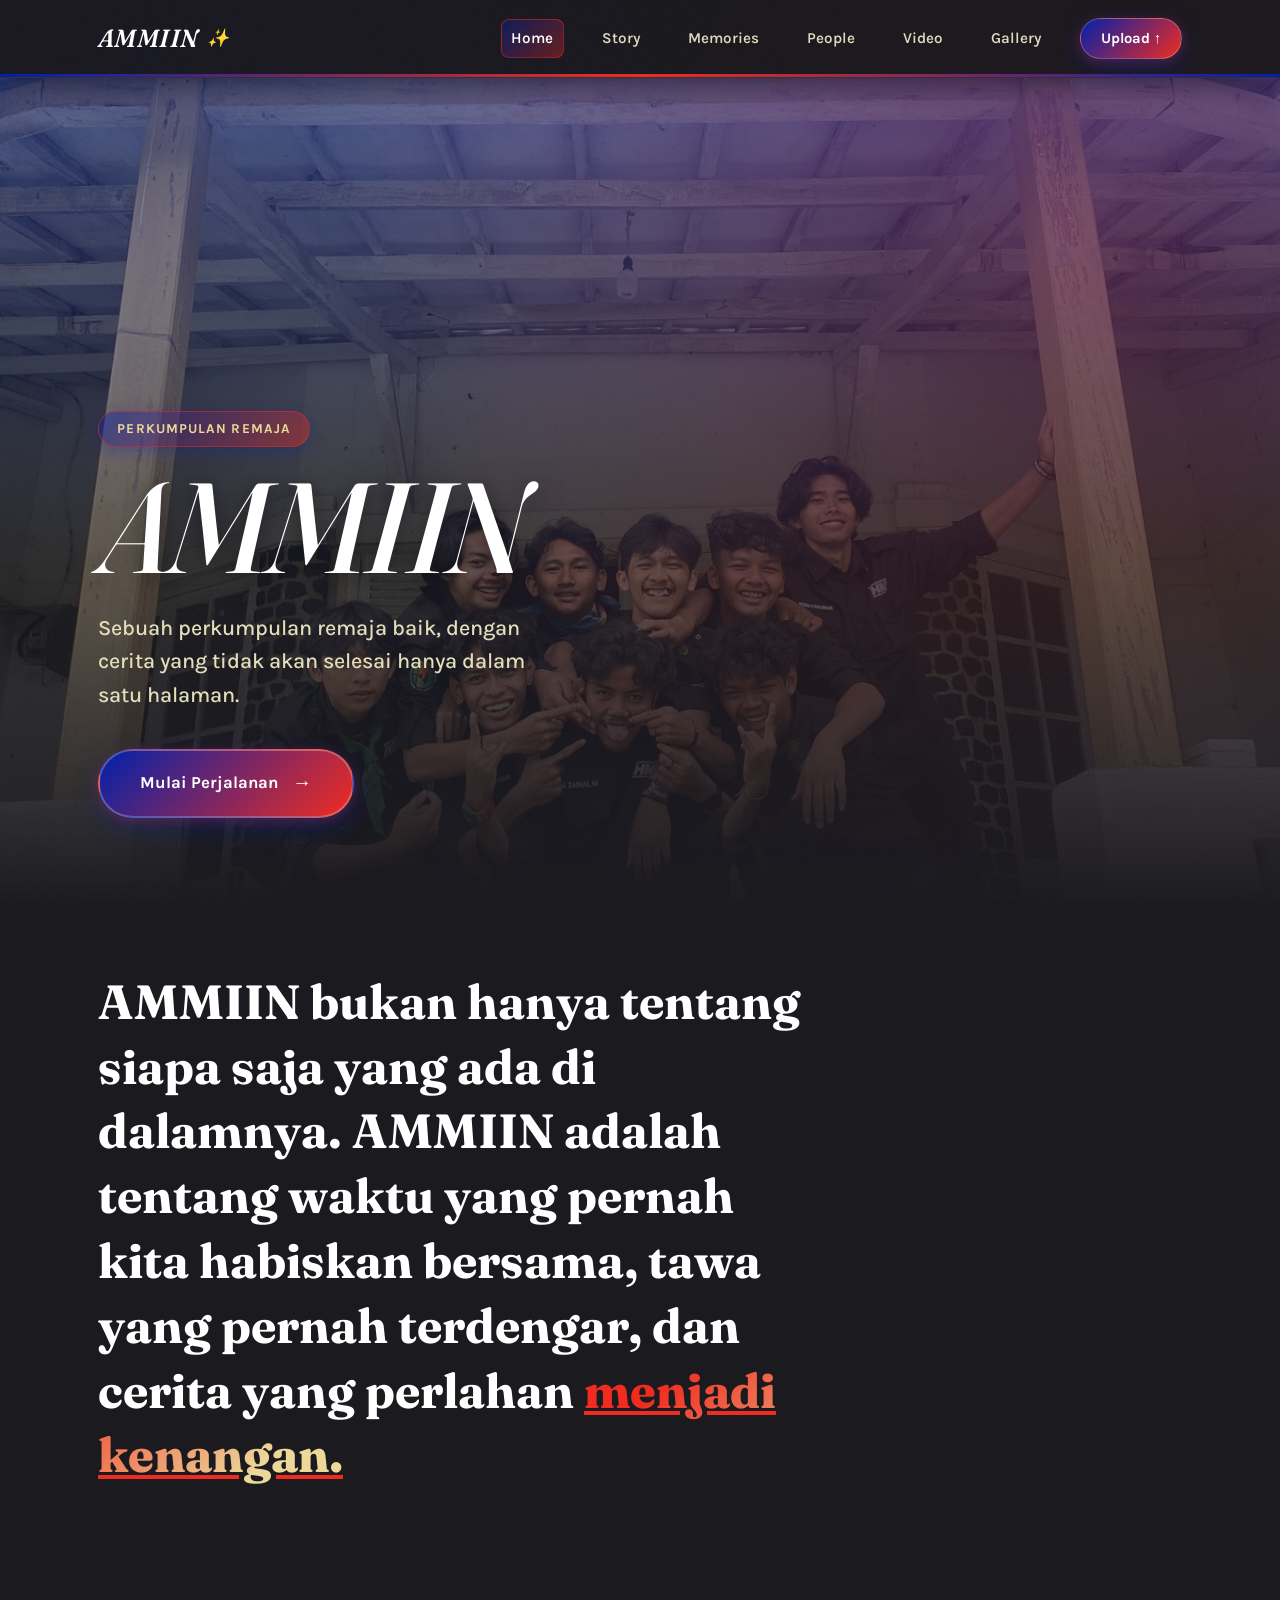
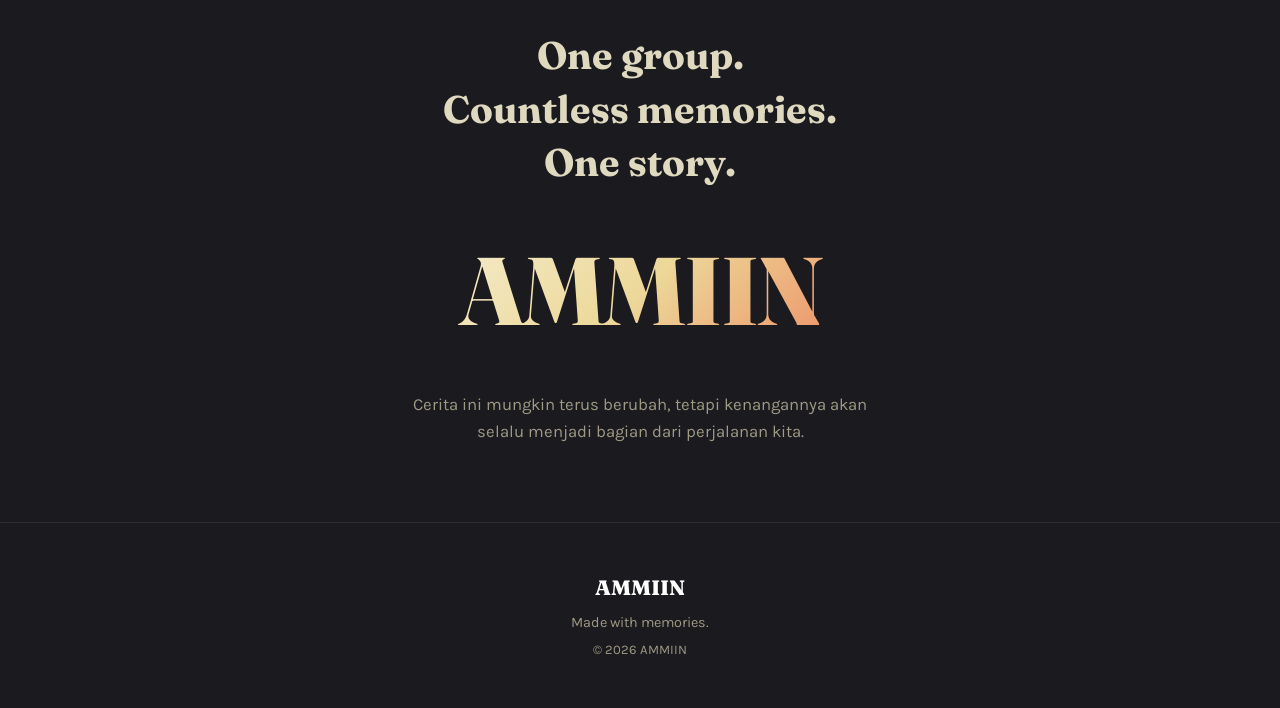
==== commit f5697bd2: "Restore original Fraunces and Karla fonts with fun color palette" ====
--- a/index.html
+++ b/index.html
@@ -9,7 +9,7 @@
 
 <link rel="preconnect" href="https://fonts.googleapis.com">
 <link rel="preconnect" href="https://fonts.gstatic.com" crossorigin>
-<link href="https://fonts.googleapis.com/css2?family=Outfit:wght@400;500;600;700;800;900&family=Plus+Jakarta+Sans:wght@400;500;600;700;800&display=swap" rel="stylesheet">
+<link href="https://fonts.googleapis.com/css2?family=Fraunces:ital,opsz,wght@0,9..144,300;0,9..144,400;0,9..144,500;0,9..144,600;0,9..144,700;1,9..144,400;1,9..144,500;1,9..144,600&family=Karla:ital,wght@0,300;0,400;0,500;0,600;0,700;1,400&display=swap" rel="stylesheet">
 
 <link rel="stylesheet" href="css/style.css" />
 </head>
--- a/css/style.css
+++ b/css/style.css
@@ -42,9 +42,9 @@
   --shadow-fun:            0 8px 25px rgba(0, 32, 170, 0.4), 0 3px 12px rgba(240, 43, 32, 0.35);
   --shadow-fun-lg:         0 14px 38px rgba(0, 32, 170, 0.55), 0 6px 20px rgba(240, 43, 32, 0.45);
 
-  /* Modern Fun Fonts */
-  --font-display: "Outfit", -apple-system, BlinkMacSystemFont, "Segoe UI", sans-serif;
-  --font-body:    "Plus Jakarta Sans", -apple-system, BlinkMacSystemFont, "Segoe UI", sans-serif;
+  /* Original Fonts restored: Fraunces & Karla */
+  --font-display: "Fraunces", Georgia, "Times New Roman", serif;
+  --font-body:    "Karla", -apple-system, BlinkMacSystemFont, "Segoe UI", sans-serif;
 
   --measure: 680px;
   --gutter: clamp(1.25rem, 4vw, 3rem);
@@ -117,9 +117,10 @@
 .section-head { max-width: var(--measure); margin: 0 0 3rem; }
 .section-title {
   font-family: var(--font-display);
-  font-weight: 800;
+  font-weight: 500;
+  font-style: italic;
   font-size: clamp(2.3rem, 5vw, 3.4rem);
-  letter-spacing: -0.02em;
+  letter-spacing: -0.01em;
   color: var(--color-ink);
   margin-bottom: 0.6rem;
   line-height: 1.15;
@@ -205,9 +206,10 @@
 }
 .nav-brand {
   font-family: var(--font-display);
-  font-weight: 900;
+  font-style: italic;
+  font-weight: 600;
   font-size: 1.55rem;
-  letter-spacing: -0.01em;
+  letter-spacing: 0.02em;
   color: var(--color-ink);
   display: flex;
   align-items: center;
@@ -337,13 +339,14 @@
 }
 .hero-title {
   font-family: var(--font-display);
-  font-weight: 900;
-  font-size: clamp(3.8rem, 13vw, 8.5rem);
+  font-weight: 500;
+  font-style: italic;
+  font-size: clamp(3.6rem, 12vw, 8rem);
   line-height: 0.95;
-  letter-spacing: -0.03em;
+  letter-spacing: -0.02em;
   color: #ffffff;
   margin-bottom: 1.4rem;
-  text-shadow: 0 4px 20px rgba(0, 0, 0, 0.5);
+  text-shadow: 0 4px 25px rgba(0, 0, 0, 0.5);
 }
 .hero-subtitle {
   max-width: 36ch;
